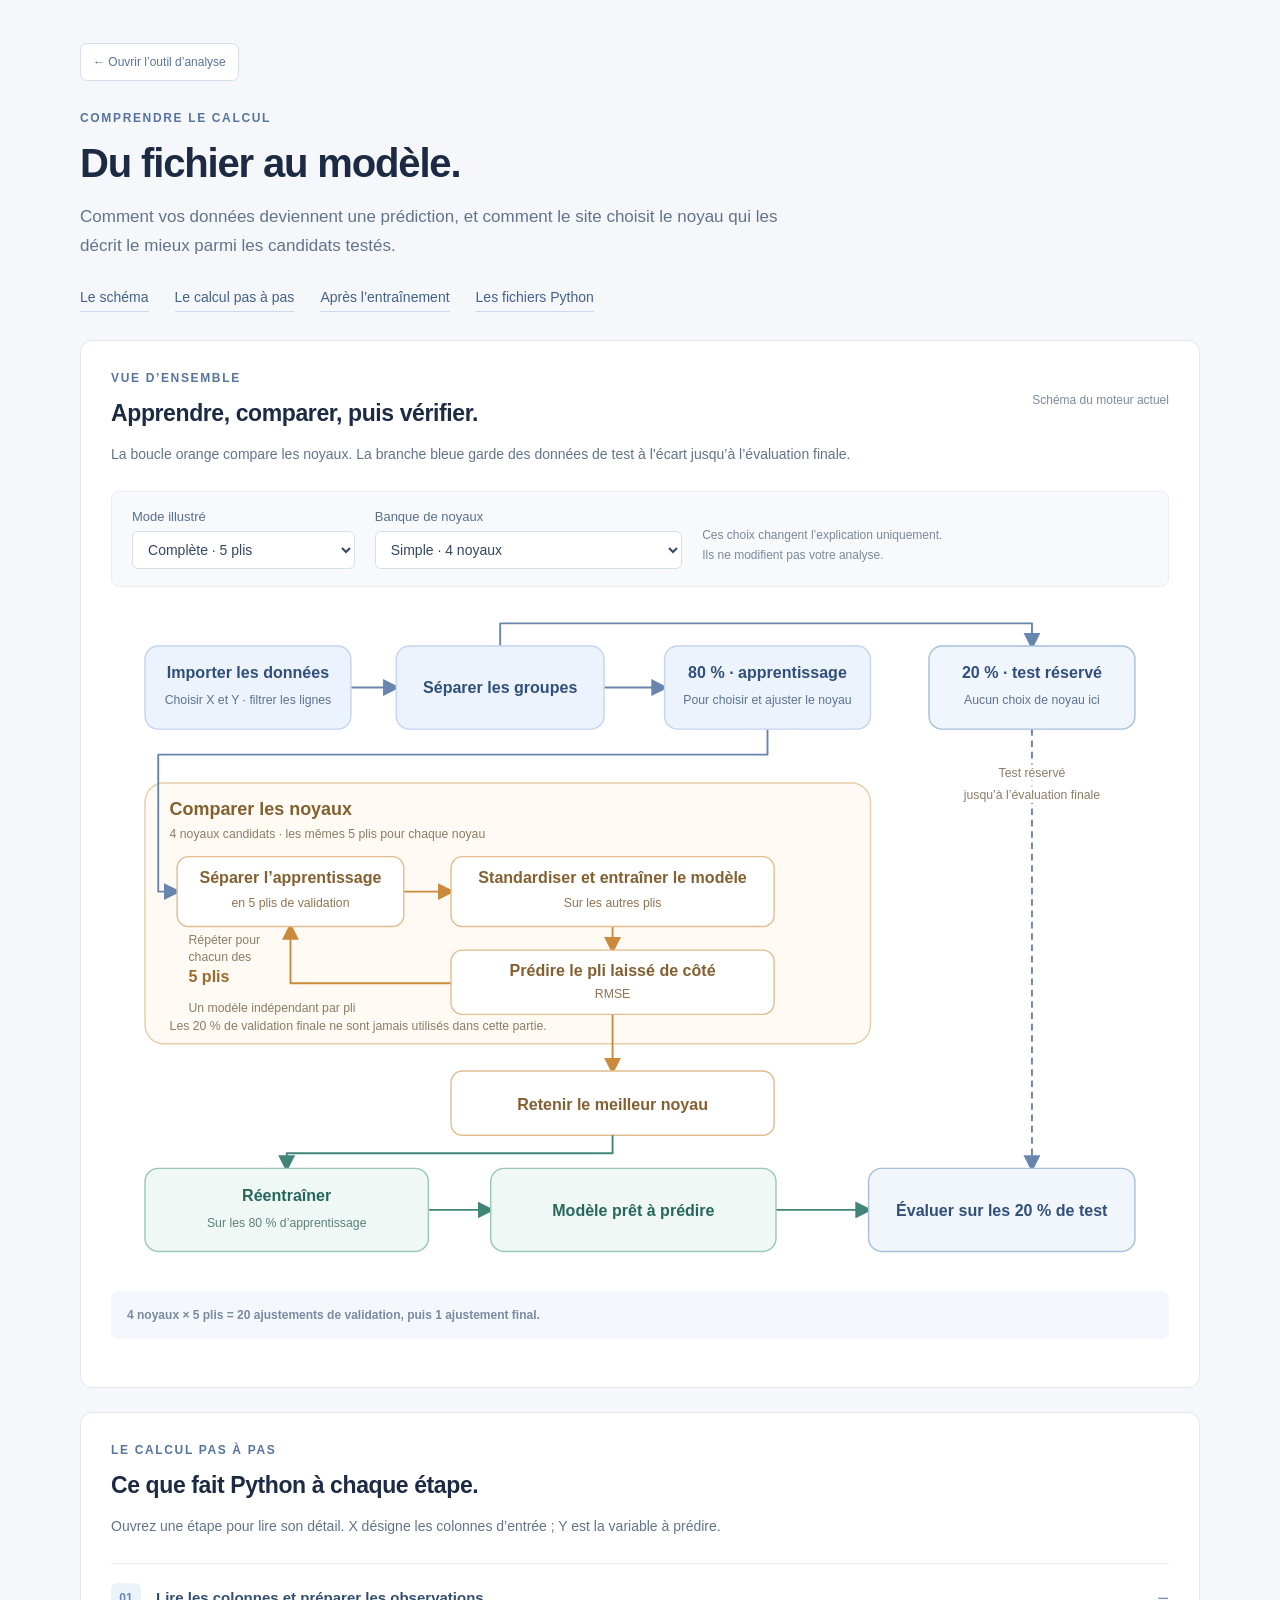
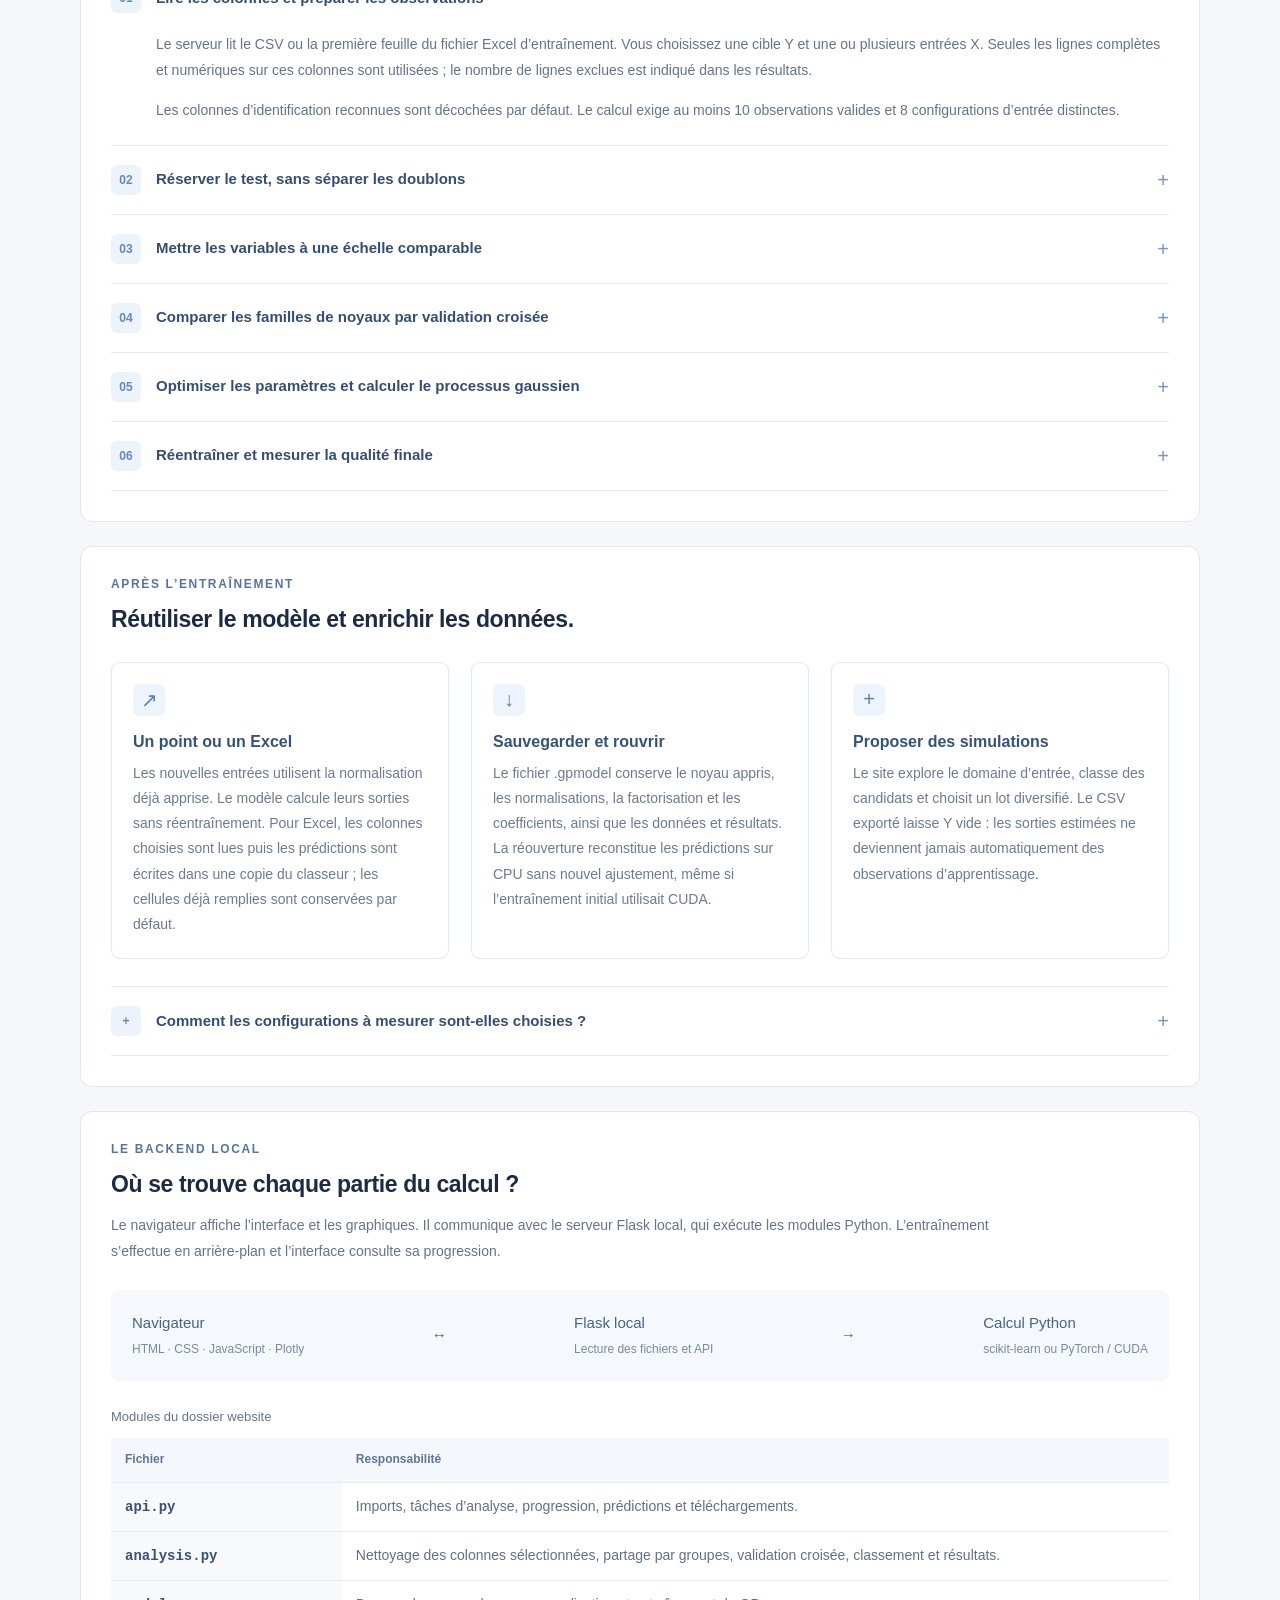
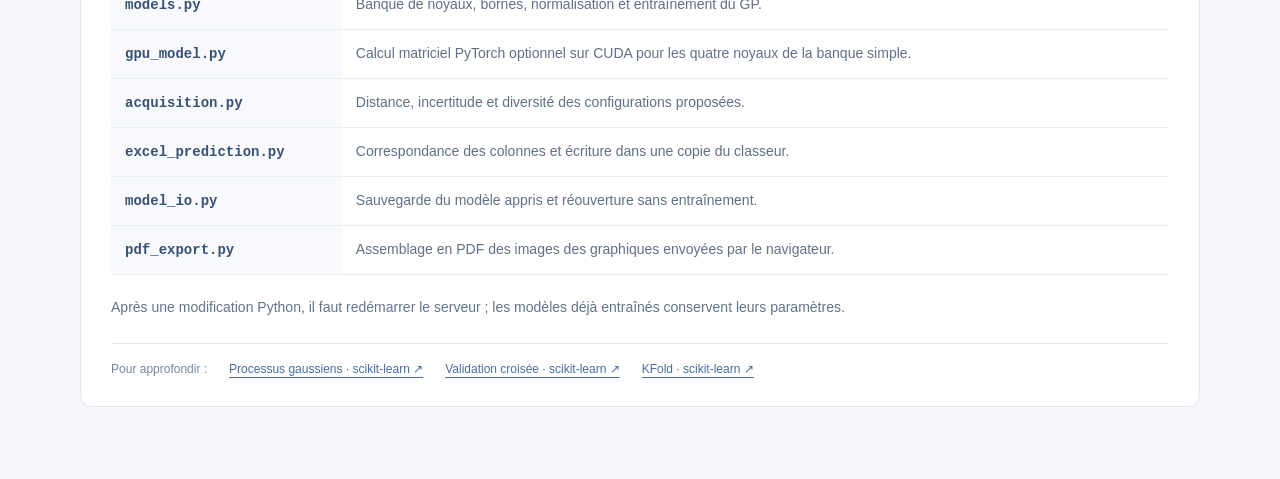
==== static/fonctionnement.html @ 8228a451 "- Added "How it works page" - Added Missing Data Prediction - Added Fill Excel documents" ====
<!DOCTYPE html>
<html lang="fr">
<head>
  <meta charset="utf-8">
  <meta name="viewport" content="width=device-width,initial-scale=1">
  <title>Comprendre l’algorithme · Processus-Gaussiens</title>
  <meta name="description" content="Le calcul local : préparation des données, validation croisée, choix du noyau et prédictions par processus gaussien.">
  <link rel="icon" type="image/svg+xml" href="/static/favicon.svg">
  <link rel="stylesheet" href="/static/style.css">
  <link rel="stylesheet" href="/static/fonctionnement.css">
  <script src="/static/fonctionnement.js" defer></script>
</head>
<body>
<main class="explanation-page">
  <a class="help-link tool-link" href="/">← Ouvrir l’outil d’analyse</a>
  <div class="explanation-intro">
    <p class="eyebrow">COMPRENDRE LE CALCUL</p>
    <h1>Du fichier au modèle.</h1>
    <p>Comment vos données deviennent une prédiction, et comment le site choisit le noyau qui les décrit le mieux parmi les candidats testés.</p>
  </div>
  <nav class="explanation-nav" aria-label="Sur cette page">
    <a href="#schema">Le schéma</a><a href="#etapes">Le calcul pas à pas</a><a href="#apres">Après l’entraînement</a><a href="#code">Les fichiers Python</a>
  </nav>
  <section class="explanation-panel" id="schema" aria-labelledby="schema-title">
    <div class="explanation-section-heading"><div><p class="eyebrow">VUE D’ENSEMBLE</p><h2 id="schema-title">Apprendre, comparer, puis vérifier.</h2></div><span class="explanation-caption">Schéma du moteur actuel</span></div>
    <p class="explanation-lead">La boucle orange compare les noyaux. La branche bleue garde des données de test à l’écart jusqu’à l’évaluation finale.</p>
    <div class="diagram-controls">
      <label>Mode illustré<select id="explanation-quality"><option value="standard">Complète · 5 plis</option><option value="quick">Rapide · 3 plis</option></select></label>
      <label>Banque de noyaux<select id="explanation-bank"><option value="base">Simple · 4 noyaux</option><option value="extended">Élargie · 8 noyaux (CPU)</option></select></label>
      <p>Ces choix changent l’explication uniquement.<br>Ils ne modifient pas votre analyse.</p>
    </div>
    <figure class="algorithm-figure">
      <ol class="compact-flow" aria-label="Étapes de l’algorithme sur petit écran">
        <li><strong>Importer et préparer X et Y</strong><span>Conserver les observations numériques complètes.</span></li>
        <li><strong>Réserver le test par configurations</strong><div class="compact-split"><span>80 %<br>Apprentissage</span><span>20 %<br>Test gardé à part</span></div></li>
        <li class="compact-comparison"><strong>Comparer les noyaux sur l’apprentissage</strong><span data-explanation="comparison">4 noyaux candidats · les mêmes 5 plis pour chaque noyau</span><div class="compact-loop"><span>Entraîner sur les autres plis</span><span aria-hidden="true">↓</span><span>Prédire le pli réservé · calculer sa RMSE</span><span><span aria-hidden="true">↻ </span><span data-explanation="compact-loop">Répéter pour chacun des 5 plis</span></span><span>Un modèle indépendant à chaque pli.</span></div><span>Choisir le meilleur noyau.</span></li>
        <li class="compact-model"><strong>Réentraîner</strong><span>Sur les 80 % d’apprentissage.</span></li>
        <li><strong>Évaluer sur les 20 % de test</strong></li>
        <li class="compact-model"><strong>Réutiliser le modèle</strong></li>
      </ol>
      <div class="algorithm-scroll" tabindex="0" role="region" aria-label="Schéma de l’algorithme, défilement horizontal sur petit écran">
        <svg class="algorithm-diagram" viewBox="0 0 1120 704" role="img" aria-labelledby="flow-title flow-description">
          <title id="flow-title">Du fichier au processus gaussien entraîné</title>
          <desc id="flow-description">Importer et nettoyer les données, puis séparer les configurations en 80 % d’apprentissage et 20 % de test. Sur l’apprentissage uniquement, comparer chaque noyau par validation croisée. Retenir la plus faible RMSE moyenne et ajuster ce noyau sur les 80 %. Évaluer le modèle sur le test réservé. Les nombres de plis et de candidats suivent les réglages illustrés ci-dessus.</desc>
          <defs>
            <marker id="arrow-blue" markerWidth="9" markerHeight="9" refX="7" refY="4.5" orient="auto"><path d="M0 0L9 4.5L0 9Z" fill="#6885ad"/></marker>
            <marker id="arrow-orange" markerWidth="9" markerHeight="9" refX="7" refY="4.5" orient="auto"><path d="M0 0L9 4.5L0 9Z" fill="#c98a3c"/></marker>
            <marker id="arrow-green" markerWidth="9" markerHeight="9" refX="7" refY="4.5" orient="auto"><path d="M0 0L9 4.5L0 9Z" fill="#418579"/></marker>
          </defs>
          <rect class="cv-envelope" x="36" y="181" width="768" height="276" rx="20"/>
          <g class="flow-connections">
            <path d="M254 80H302" marker-end="url(#arrow-blue)"/>
            <path d="M522 80H586" marker-end="url(#arrow-blue)"/>
            <path d="M412 36V12H975V36" marker-end="url(#arrow-blue)"/>
            <path d="M695 124V151H50V296H70" marker-end="url(#arrow-blue)"/>
            <path class="test-path" d="M975 124V589" marker-end="url(#arrow-blue)"/>
          </g>
          <g class="flow-node flow-blue"><rect x="36" y="36" width="218" height="88" rx="14"/><text x="145" y="70">Importer les données</text><text class="flow-small" x="145" y="97">Choisir X et Y · filtrer les lignes</text></g>
          <g class="flow-node flow-blue"><rect x="302" y="36" width="220" height="88" rx="14"/><text x="412" y="86">Séparer les groupes</text></g>
          <g class="flow-node flow-blue"><rect x="586" y="36" width="218" height="88" rx="14"/><text x="695" y="70">80 % · apprentissage</text><text class="flow-small" x="695" y="97">Pour choisir et ajuster le noyau</text></g>
          <g class="flow-node flow-test"><rect x="866" y="36" width="218" height="88" rx="14"/><text x="975" y="70">20 % · test réservé</text><text class="flow-small" x="975" y="97">Aucun choix de noyau ici</text></g>
          <text class="flow-title" x="62" y="215">Comparer les noyaux</text>
          <text class="flow-caption" x="62" y="239" data-explanation="comparison">4 noyaux candidats · les mêmes 5 plis pour chaque noyau</text>
          <g class="flow-loop">
            <path d="M310 296H360" marker-end="url(#arrow-orange)"/>
            <path d="M531 333V358" marker-end="url(#arrow-orange)"/>
            <path d="M360 393H190V333" marker-end="url(#arrow-orange)"/>
          </g>
          <g class="flow-node flow-orange"><rect x="70" y="259" width="240" height="74" rx="12"/><text x="190" y="287">Séparer l’apprentissage</text><text class="flow-small" x="190" y="312" data-explanation="folds">en 5 plis de validation</text></g>
          <g class="flow-node flow-orange"><rect x="360" y="259" width="342" height="74" rx="12"/><text x="531" y="287">Standardiser et entraîner le modèle</text><text class="flow-small" x="531" y="312" data-explanation="fold-training">Sur les autres plis</text></g>
          <g class="flow-node flow-orange"><rect x="360" y="358" width="342" height="68" rx="12"/><text x="531" y="385">Prédire le pli laissé de côté</text><text class="flow-small" x="531" y="409">RMSE</text></g>
          <text class="flow-caption" x="82" y="351">Répéter pour</text><text class="flow-caption" x="82" y="370">chacun des</text><text class="flow-repeat" x="82" y="392" data-explanation="loop">5 plis</text><text class="flow-caption" x="82" y="423">Un modèle indépendant par pli</text>
          <text class="flow-caption" x="62" y="443">Les 20 % de validation finale ne sont jamais utilisés dans cette partie.</text>
          <path class="flow-loop" d="M531 426V486" marker-end="url(#arrow-orange)"/>
          <g class="flow-node flow-orange"><rect x="360" y="486" width="342" height="68" rx="12"/><text x="531" y="527">Retenir le meilleur noyau</text></g>
          <path class="flow-final" d="M531 554V573H186V589" marker-end="url(#arrow-green)"/>
          <path class="flow-final" d="M336 633H402" marker-end="url(#arrow-green)"/>
          <path class="flow-final" d="M704 633H802" marker-end="url(#arrow-green)"/>
          <g class="flow-node flow-green"><rect x="36" y="589" width="300" height="88" rx="14"/><text x="186" y="624">Réentraîner</text><text class="flow-small" x="186" y="651">Sur les 80 % d’apprentissage</text></g>
          <g class="flow-node flow-green"><rect x="402" y="589" width="302" height="88" rx="14"/><text x="553" y="639">Modèle prêt à prédire</text></g>
          <g class="flow-node flow-test"><rect x="802" y="589" width="282" height="88" rx="14"/><text x="943" y="639">Évaluer sur les 20 % de test</text></g>
          <text class="flow-caption flow-test-label" x="975" y="175">Test réservé</text><text class="flow-caption flow-test-label" x="975" y="198">jusqu’à l’évaluation finale</text>
        </svg>
      </div>
      <figcaption class="fit-count" id="explanation-fit-count" role="status" aria-live="polite">4 noyaux × 5 plis = 20 ajustements de validation, puis 1 ajustement final.</figcaption>
    </figure>
  </section>

  <section class="explanation-panel" id="etapes" aria-labelledby="steps-title">
    <p class="eyebrow">LE CALCUL PAS À PAS</p><h2 id="steps-title">Ce que fait Python à chaque étape.</h2>
    <p class="explanation-lead">Ouvrez une étape pour lire son détail. X désigne les colonnes d’entrée ; Y est la variable à prédire.</p>
    <details class="explanation-step" open><summary><span class="explanation-step-number">01</span><span>Lire les colonnes et préparer les observations</span></summary><div class="step-body">
      <p>Le serveur lit le CSV ou la première feuille du fichier Excel d’entraînement. Vous choisissez une cible Y et une ou plusieurs entrées X. Seules les lignes complètes et numériques sur ces colonnes sont utilisées ; le nombre de lignes exclues est indiqué dans les résultats.</p>
      <p>Les colonnes d’identification reconnues sont décochées par défaut. Le calcul exige au moins 10 observations valides et 8 configurations d’entrée distinctes.</p>
    </div></details>
    <details class="explanation-step"><summary><span class="explanation-step-number">02</span><span>Réserver le test, sans séparer les doublons</span></summary><div class="step-body">
      <p>Les configurations X identiques sont regroupées. Le partage aléatoire attribue environ 80 % des configurations à l’apprentissage et 20 % au test final. Un groupe entier appartient à un seul ensemble, même si ses valeurs Y diffèrent.</p>
      <p>Ces 20 % correspondent à la validation finale, appelée test ici. Les plis de validation croisée sont pris uniquement dans les 80 % d’apprentissage. La validation croisée respecte aussi ces groupes. Cela évite de valider le modèle sur une configuration qu’il a déjà vue. Les valeurs Y du test final ne servent ni à normaliser les données, ni à apprendre les paramètres, ni à choisir le noyau.</p>
    </div></details>
    <details class="explanation-step"><summary><span class="explanation-step-number">03</span><span>Mettre les variables à une échelle comparable</span></summary><div class="step-body">
      <p>Dans chaque pli, chaque entrée est centrée et divisée par son écart-type, calculés uniquement sur les observations d’apprentissage de ce pli. La sortie Y est elle aussi centrée et réduite. Ces mêmes statistiques sont appliquées aux observations de validation.</p>
      <div class="explanation-formula"><span>X̃<sub>i</sub> = (X<sub>i</sub> − m<sub>i</sub>) / s<sub>i</sub></span><span>Ỹ = (Y − m<sub>Y</sub>) / s<sub>Y</sub></span></div>
      <p>La normalisation évite qu’une variable domine le calcul simplement à cause de son unité. Les prédictions et leurs écarts-types sont ensuite remis dans les unités originales de Y. Pour une variable constante, le diviseur vaut 1 afin d’éviter une division par zéro.</p>
    </div></details>
    <details class="explanation-step"><summary><span class="explanation-step-number">04</span><span>Comparer les familles de noyaux par validation croisée</span></summary><div class="step-body">
      <p>Le noyau décrit la similarité entre deux configurations et les variations que le modèle peut représenter. Pour chaque candidat, Python entraîne un modèle sur tous les plis sauf un, prédit le pli réservé et mesure son erreur RMSE. Il recommence jusqu’à ce que chaque pli ait servi à la validation. <strong>Chaque tour repart d’un nouveau modèle</strong> : il ne reprend ni les paramètres appris, ni les prédictions du tour précédent. La flèche de retour du schéma signifie « passer au pli suivant ».</p>
      <p>Le classement utilise la <strong>moyenne des RMSE entre plis</strong>, avec les mêmes partitions pour chaque candidat. L’écart-type affiché décrit la variation du score entre plis ; ce n’est pas l’incertitude d’une prédiction.</p>
      <div class="explanation-table-scroll"><table class="explanation-table"><caption>Les noyaux actuellement testés</caption><thead><tr><th scope="col">Candidat</th><th scope="col">Hypothèse représentée</th></tr></thead><tbody>
        <tr><th scope="row">RBF (ARD)</th><td>Une réponse très régulière, avec une longueur par entrée.</td></tr>
        <tr><th scope="row">Matérn 3/2 (ARD)</th><td>Une réponse moins lisse que le RBF.</td></tr>
        <tr><th scope="row">Matérn 5/2 (ARD)</th><td>Une régularité intermédiaire entre Matérn 3/2 et RBF.</td></tr>
        <tr><th scope="row">RationalQuadratic</th><td>Un mélange d’échelles avec une longueur commune aux entrées.</td></tr>
        <tr><th scope="row">Linéaire</th><td>Une tendance affine.</td></tr>
        <tr><th scope="row">Quadratique</th><td>Une réponse polynomiale de degré au plus 2.</td></tr>
        <tr><th scope="row">Linéaire + Matérn 3/2</th><td>Une tendance globale et des variations locales.</td></tr>
        <tr><th scope="row">Deux RBF (ARD)</th><td>Deux longueurs de variation par entrée.</td></tr>
      </tbody></table></div>

      <section class="kernel-gallery" aria-label="Formules et exemples des noyaux">
        <div class="kernel-gallery-heading"><div><p class="eyebrow">LES NOYAUX EN 1D</p><h3>Une formule, une forme.</h3></div><div class="kernel-navigation"><button type="button" id="kernel-previous" aria-label="Noyau précédent">←</button><span id="kernel-position" role="status" aria-live="polite">1 / 8</span><button type="button" id="kernel-next" aria-label="Noyau suivant">→</button></div></div>
        <p class="kernel-gallery-intro">Les mêmes six observations, les mêmes axes et des paramètres fixes pour comparer les noyaux. La courbe bleue est la moyenne prédite ; la zone pâle est son intervalle à 95 %.</p>
        <div class="kernel-vignette">
          <div class="kernel-description"><h4 id="kernel-name">RBF</h4><p id="kernel-summary">Une interpolation très lisse, avec des transitions régulières.</p><div class="kernel-formula" id="kernel-formula">k(x, x′) = exp(−r² / 2)</div><p class="kernel-parameters" id="kernel-parameters">r = |x − x′| / ℓ · ℓ = 0,85</p><p class="kernel-reading" id="kernel-reading">La longueur ℓ contrôle la vitesse à laquelle la courbe peut varier.</p></div>
          <figure class="kernel-chart"><img id="kernel-example" src="/static/kernel-examples/rbf.svg" alt="Exemple 1D du noyau RBF : observations, moyenne prédite et intervalle à 95 %" width="640" height="380" loading="lazy"><figcaption>Exemple pédagogique sur des données synthétiques.</figcaption></figure>
        </div>
        <div id="kernel-choices" class="kernel-choices" aria-label="Choisir un noyau"></div>
        <p class="kernel-footnote">Formules du signal en 1D, avec une amplitude fixée à 1 et une variance de bruit de 0,0001. Ici, les paramètres ne sont pas optimisés. Dans l’outil, ils sont appris à partir de vos données. Les noyaux linéaire et quadratique ajustent une tendance et ne passent pas nécessairement par chaque observation.</p>
      </section>
      <p>Tous les candidats incluent une amplitude de signal et un bruit d’observation. <abbr title="Automatic Relevance Determination">ARD</abbr> signifie qu’une longueur de corrélation ℓ<sub>i</sub> est apprise séparément pour chaque entrée.</p>
      <p>La recherche trouve le meilleur score parmi ces candidats et ces réglages. Elle ne garantit pas le meilleur noyau possible, ni un optimum global de ses paramètres.</p>
    </div></details>
    <details class="explanation-step"><summary><span class="explanation-step-number">05</span><span>Optimiser les paramètres et calculer le processus gaussien</span></summary><div class="step-body">
      <p>Pour une famille donnée, l’optimiseur L-BFGS-B cherche les paramètres θ qui maximisent la log-vraisemblance marginale des observations d’apprentissage. Selon le noyau, θ contient l’amplitude, les longueurs ℓ<sub>i</sub>, le bruit ou d’autres paramètres. La recherche respecte les bornes configurées et utilise des relances depuis différentes initialisations.</p>
      <p>Les relances essaient d’autres paramètres de départ pour éviter de retenir une mauvaise solution locale. Le mode complet en effectue 10 lors du réentraînement final ; le mode rapide en effectue 1. On conserve la solution avec la meilleure vraisemblance sur l’apprentissage.</p>
    <div class="explanation-table-scroll"><table class="explanation-table"><caption>Les réglages illustrés</caption><thead><tr><th scope="col">Réglage</th><th scope="col">Valeur</th><th scope="col">Son rôle</th></tr></thead><tbody>
      <tr><th scope="row">Plis de validation</th><td data-explanation="fold-number">5</td><td>Tester chaque noyau sur plusieurs sous-ensembles de l’apprentissage.</td></tr>
      <tr><th scope="row">Relances par pli</th><td data-explanation="cv-restarts">2</td><td>Réessayer l’optimisation depuis d’autres paramètres initiaux.</td></tr>
      <tr><th scope="row">Relances finales</th><td data-explanation="restart-number">10</td><td>Optimiser à nouveau le noyau retenu sur tout l’apprentissage.</td></tr>
      <tr><th scope="row">Graine aléatoire</th><td>2025</td><td>Reproduire les partages et les initialisations avec les mêmes données et réglages.</td></tr>
    </tbody></table></div>
      <p>Une longueur est exprimée dans l’espace standardisé. Une grande longueur correspond à une variation lente selon cette entrée ; elle ne suffit pas, à elle seule, à mesurer son importance. Une borne atteinte est un diagnostic à examiner : un bruit proche de zéro peut être cohérent avec des simulations déterministes.</p>
    </div></details>
    <details class="explanation-step"><summary><span class="explanation-step-number">06</span><span>Réentraîner et mesurer la qualité finale</span></summary><div class="step-body">
      <p>Après le classement, un nouveau modèle avec la famille gagnante est ajusté sur l’ensemble des <strong>80 % d’apprentissage</strong>, avec les relances finales. Il recalcule ses normalisations et ses paramètres. Le modèle conservé par le site reste entraîné sur ces 80 %.</p>
      <p>Il prédit ensuite les 20 % de test réservés. La RMSE accentue les grandes erreurs ; la MAE mesure l’erreur absolue moyenne. La couverture mesure la part des observations de test dans l’intervalle prédictif μ ± 1,96σ.</p>
      <div class="explanation-callout"><strong>Un intervalle nominal à 95 % n’est pas une garantie.</strong><p>La couverture réelle dépend des données et du modèle. Le test final sert à constater sa qualité ; utiliser plusieurs fois son score pour choisir les réglages finirait par biaiser cette évaluation.</p></div>
      <p>Les coupes 1D font varier une entrée en fixant les autres à leur médiane d’apprentissage. Les observations affichées sur une coupe sont projetées sur son axe : elles ne correspondent pas nécessairement à ces mêmes valeurs fixes.</p>
    </div></details>
  </section>
  <section class="explanation-panel" id="apres" aria-labelledby="after-title">
    <p class="eyebrow">APRÈS L’ENTRAÎNEMENT</p><h2 id="after-title">Réutiliser le modèle et enrichir les données.</h2>
    <div class="after-grid">
      <article><span class="after-icon" aria-hidden="true">↗</span><h3>Un point ou un Excel</h3><p>Les nouvelles entrées utilisent la normalisation déjà apprise. Le modèle calcule leurs sorties sans réentraînement. Pour Excel, les colonnes choisies sont lues puis les prédictions sont écrites dans une copie du classeur ; les cellules déjà remplies sont conservées par défaut.</p></article>
      <article><span class="after-icon" aria-hidden="true">↓</span><h3>Sauvegarder et rouvrir</h3><p>Le fichier .gpmodel conserve le noyau appris, les normalisations, la factorisation et les coefficients, ainsi que les données et résultats. La réouverture reconstitue les prédictions sur CPU sans nouvel ajustement, même si l’entraînement initial utilisait CUDA.</p></article>
      <article><span class="after-icon" aria-hidden="true">+</span><h3>Proposer des simulations</h3><p>Le site explore le domaine d’entrée, classe des candidats et choisit un lot diversifié. Le CSV exporté laisse Y vide : les sorties estimées ne deviennent jamais automatiquement des observations d’apprentissage.</p></article>
    </div>
    <details class="explanation-step"><summary><span class="explanation-step-number">+</span><span>Comment les configurations à mesurer sont-elles choisies ?</span></summary><div class="step-body">
      <ol class="acquisition-steps">
        <li>Générer <strong>2 048 candidats</strong> par hypercube latin dans les bornes choisies, avec la graine 2025. Pour une entrée entière, convertir ces candidats en valeurs discrètes.</li>
        <li>Retirer les doublons et les configurations déjà présentes dans les données importées, y compris celles du test.</li>
        <li>Calculer la distance au voisin connu le plus proche, après standardisation sur les configurations connues, et l’incertitude du GP sur sa fonction. Pour cette dernière, soustraire la variance du bruit d’observation de la variance prédictive.</li>
        <li>Si demandé, conserver les candidats dont la <strong>moyenne prédite</strong> appartient à la plage de Y visée. La future mesure peut être différente.</li>
        <li>Combiner à parts égales les rangs de distance et d’incertitude, puis sélectionner de 1 à 30 points en réduisant la priorité des candidats proches de ceux déjà retenus.</li>
      </ol>
      <p>La distribution de Y montre aussi les plages de sortie peu représentées, dans 12 classes de largeur égale. Une plage rare ne prouve pas qu’il manque des entrées à cet endroit.</p>
      <p>Les bornes définissent une boîte : les contraintes physiques entre variables ne sont pas encore décrites. L’incertitude dépend du modèle, et le lot proposé est une aide exploratoire à vérifier avant de demander des simulations.</p>
    </div></details>
  </section>
  <section class="explanation-panel" id="code" aria-labelledby="code-title">
    <p class="eyebrow">LE BACKEND LOCAL</p><h2 id="code-title">Où se trouve chaque partie du calcul ?</h2>
    <p class="explanation-lead">Le navigateur affiche l’interface et les graphiques. Il communique avec le serveur Flask local, qui exécute les modules Python. L’entraînement s’effectue en arrière-plan et l’interface consulte sa progression.</p>
    <div class="backend-strip"><span>Navigateur<br><small>HTML · CSS · JavaScript · Plotly</small></span><span aria-hidden="true">↔</span><span>Flask local<br><small>Lecture des fichiers et API</small></span><span aria-hidden="true">→</span><span>Calcul Python<br><small>scikit-learn ou PyTorch / CUDA</small></span></div>
    <div class="explanation-table-scroll"><table class="explanation-table"><caption>Modules du dossier website</caption><thead><tr><th scope="col">Fichier</th><th scope="col">Responsabilité</th></tr></thead><tbody>
      <tr><th scope="row"><code>api.py</code></th><td>Imports, tâches d’analyse, progression, prédictions et téléchargements.</td></tr>
      <tr><th scope="row"><code>analysis.py</code></th><td>Nettoyage des colonnes sélectionnées, partage par groupes, validation croisée, classement et résultats.</td></tr>
      <tr><th scope="row"><code>models.py</code></th><td>Banque de noyaux, bornes, normalisation et entraînement du GP.</td></tr>
      <tr><th scope="row"><code>gpu_model.py</code></th><td>Calcul matriciel PyTorch optionnel sur CUDA pour les quatre noyaux de la banque simple.</td></tr>
      <tr><th scope="row"><code>acquisition.py</code></th><td>Distance, incertitude et diversité des configurations proposées.</td></tr>
      <tr><th scope="row"><code>excel_prediction.py</code></th><td>Correspondance des colonnes et écriture dans une copie du classeur.</td></tr>
      <tr><th scope="row"><code>model_io.py</code></th><td>Sauvegarde du modèle appris et réouverture sans entraînement.</td></tr>
      <tr><th scope="row"><code>pdf_export.py</code></th><td>Assemblage en PDF des images des graphiques envoyées par le navigateur.</td></tr>
    </tbody></table></div>
    <p>Après une modification Python, il faut redémarrer le serveur ; les modèles déjà entraînés conservent leurs paramètres.</p>
    <div class="explanation-references"><span>Pour approfondir :</span><a href="https://scikit-learn.org/stable/modules/gaussian_process.html" target="_blank" rel="noopener">Processus gaussiens · scikit-learn ↗</a><a href="https://scikit-learn.org/stable/modules/cross_validation.html" target="_blank" rel="noopener">Validation croisée · scikit-learn ↗</a><a href="https://scikit-learn.org/stable/modules/generated/sklearn.model_selection.KFold.html" target="_blank" rel="noopener">KFold · scikit-learn ↗</a></div>
  </section>
</main>
</body>
</html>
---- static/style.css ----
:root{font-family:Inter,-apple-system,BlinkMacSystemFont,"Segoe UI",sans-serif;color:#1c2b43;background:#f5f7fa;font-size:16px;font-synthesis:none;--blue:#285fcd;--muted:#68768a;--border:#e2e7ef}*{box-sizing:border-box}body{margin:0}button,select,input{font:inherit}button,a,select,label.dropzone{ -webkit-tap-highlight-color:transparent}button{cursor:pointer}button:disabled{cursor:not-allowed}a{color:inherit}button:focus-visible,a:focus-visible,select:focus-visible,summary:focus-visible,.dropzone:focus-within{outline:3px solid #90b5ff;outline-offset:4px}[hidden]{display:none!important}main{max-width:1510px;padding:43px 4.3% 0;margin:0 auto}.page-heading{display:flex;align-items:center;justify-content:space-between}.eyebrow{font-size:11px;letter-spacing:1.65px;font-weight:700;color:#56749e;margin:0 0 13px}h1{font-size:32px;line-height:1.25;letter-spacing:-1.15px;font-weight:620;margin:0 0 12px}.intro{margin:0;color:var(--muted);font-size:15px}.steps{display:flex;list-style:none;padding:0;margin:32px 0 26px;gap:36px}.steps li{display:flex;align-items:center;gap:10px;font-size:14px;color:#8290a3}.steps button>span{border:1px solid #d9e0ea;border-radius:50%;width:25px;height:25px;display:grid;place-items:center;font-size:12px}.steps li.active{color:#285fcd;font-weight:600}.steps li.active button>span{background:#e8effd;border-color:#d2dff9}.steps li.done{color:#475a75}.steps li.done button>span{background:#e9eef5}.workspace{display:grid;grid-template-columns:325px minmax(0,1fr);gap:23px;align-items:start}.panel{background:white;border:1px solid var(--border);border-radius:12px;box-shadow:0 3px 7px #132a4b02}.input-panel{padding:24px}.section-heading{display:flex;align-items:center;gap:10px}.section-number{font-size:11px;color:#91a0b5;font-weight:500}.section-heading h2{font-size:16px;font-weight:650;margin:0;letter-spacing:-.2px}.dropzone{position:relative;border:1.5px dashed #c7d3e5;background:#f9fbfe;display:flex;flex-direction:column;align-items:center;text-align:center;border-radius:8px;margin-top:23px;padding:28px 12px 23px;cursor:pointer;color:#7891b5;transition:background .15s,border-color .15s}.dropzone:hover,.dropzone.dragover{background:#edf3ff;border-color:var(--blue)}.dropzone strong{font-size:14px;color:#344b6a;margin-top:16px;font-weight:600}.dropzone>span{font-size:14px;margin-top:7px;color:#657992}.dropzone u{color:#285fcd;text-underline-offset:3px}.dropzone small{font-size:12px;color:#8a97a9;margin-top:21px}.dropzone input{position:absolute;width:1px;height:1px;opacity:0}.dropzone.disabled{pointer-events:none;opacity:.6}.example-button{background:none;border:0;color:#607695;font-size:12px;width:100%;padding:16px 0;text-align:left}.example-button span{float:right}.example-button:hover{color:var(--blue)}.primary-button{width:100%;display:flex;justify-content:center;align-items:center;gap:10px;padding:13px 10px;border:0;border-radius:7px;background:var(--blue);color:#fff;font-size:14px;font-weight:600;margin-top:17px}.primary-button:hover:not(:disabled){background:#1f4faf}.primary-button:disabled{background:#e8edf5;color:#8797ae}.privacy{display:flex;align-items:center;justify-content:center;gap:6px;font-size:11px;color:#8a96a8;margin:15px -8px 0}.results-panel{min-height:490px;overflow:hidden;padding:24px 26px}.results-heading{display:flex;justify-content:space-between;align-items:center;gap:12px}.status-tag{font-size:12px;color:#8995a6;background:#f5f7fa;border:1px solid #e9edf3;padding:5px 9px;border-radius:5px}.empty-state{padding:49px 12px 48px;text-align:center}.empty-chart{width:184px;margin:0 auto 18px;opacity:.8}.empty-chart svg{width:100%;height:auto}.empty-state h3{font-size:19px;font-weight:550;letter-spacing:-.4px;margin:0 0 12px}.empty-state p{color:#7b889b;font-size:14px;line-height:1.8;margin:0}.empty-tags{display:flex;gap:9px;justify-content:center;flex-wrap:wrap;margin-top:24px}.empty-tags span{font-size:11px;border:1px solid #e8ecf2;border-radius:4px;padding:5px 9px;color:#8b98aa}.divider{height:1px;background:var(--border);margin:20px 0}.file-summary{display:flex;align-items:center;gap:10px;border:1px solid var(--border);border-radius:7px;padding:12px;margin-top:20px}.file-icon{background:#eef3fb;font-size:10px;font-weight:700;color:#5474a6;padding:10px 6px;border-radius:5px}.file-summary>div:nth-child(2){min-width:0;flex:1}.file-summary strong{font-size:13px;display:block;overflow-wrap:anywhere}.file-summary small{font-size:11px;color:var(--muted);display:block;margin-top:5px}.icon-button{background:none;border:0;color:#8190a4;padding:5px;font-size:20px}.field-label,legend{display:block;font-size:13px;font-weight:550;margin:20px 0 9px}select{background:#fff;border:1px solid #d7dfeb;border-radius:6px;padding:10px 30px 10px 11px;color:#344762;width:100%;font-size:14px;min-width:0}.features-field{border:0;padding:0;margin:0}.features{display:flex;flex-wrap:wrap;gap:8px}.features label{border:1px solid #dce3ee;border-radius:5px;padding:7px 9px;display:flex;gap:7px;align-items:center;font-size:13px;cursor:pointer;overflow-wrap:anywhere;max-width:100%}.features label:has(input:checked){background:#f0f5ff;border-color:#c7d9fc;color:#285fcd}.features input{accent-color:var(--blue);margin:0}.note{font-size:12px;color:var(--muted);line-height:1.6}.settings{border-top:1px solid var(--border);margin-top:19px;padding-top:16px}.settings summary{cursor:pointer;font-size:13px;color:#536780;list-style:none}.settings summary span{float:right}.settings[open] summary span{transform:rotate(45deg)}.settings-body .field-label{margin-top:14px}.settings-body select{font-size:12px}.error{padding:14px 18px;margin:0 0 20px;background:#fff0ef;border:1px solid #f1c6c2;border-radius:8px;color:#a8372f;font-size:14px;line-height:1.6}.preview-heading{display:flex;justify-content:space-between;align-items:center;margin:31px 0 16px;gap:12px}h3{font-size:16px;font-weight:600;margin:0}.preview-heading span{font-size:12px;color:var(--muted)}.table-scroll{overflow:auto;max-width:100%}table{border-collapse:collapse;width:100%;font-size:13px;text-align:right;white-space:nowrap}th{font-weight:550;color:#697c96;background:#f7f9fc}th,td{padding:13px 16px;border-bottom:1px solid #e9edf3}th:first-child,td:first-child{text-align:left}.ready-note{display:flex;gap:13px;margin-top:30px;background:#f6f9fd;padding:19px;border-radius:8px}.ready-note>span{color:#316bc8}.ready-note strong{font-size:14px;font-weight:550}.ready-note p{font-size:13px;color:var(--muted);margin:7px 0 0}.progress-view{max-width:480px;margin:65px auto;text-align:center}.progress-view h3{font-size:18px}.progress-view p{color:var(--muted);font-size:14px;line-height:1.7}progress{width:100%;height:7px;border:0;border-radius:8px;background:#e9eef8;margin-top:20px;overflow:hidden}progress::-webkit-progress-bar{background:#e9eef8}progress::-webkit-progress-value{background:var(--blue)}progress::-moz-progress-bar{background:var(--blue)}.progress-meta{display:flex;justify-content:space-between;font-size:12px;color:#7b8ba1;margin-top:8px}.metrics{display:grid;grid-template-columns:repeat(3,1fr);gap:12px;margin:25px 0 18px}.metric{padding:16px;border:1px solid var(--border);border-radius:8px}.metric-label{font-size:12px;color:#6d7d94}.metric-value{font-size:27px;letter-spacing:-1px;font-weight:550;margin:9px 0 5px}.metric-sub{font-size:11px;color:#94a0b0}.result-context{display:flex;justify-content:space-between;gap:12px;align-items:center;flex-wrap:wrap;font-size:12px;color:#6d7d94;margin-bottom:24px}.text-link{color:var(--blue);font-size:12px;text-decoration:none;cursor:pointer}.text-link:hover{text-decoration:underline}.tabs{display:flex;gap:25px;border-bottom:1px solid var(--border);overflow:auto}.tabs button{border:0;background:none;color:#7b899e;font-size:13px;white-space:nowrap;padding:13px 0;border-bottom:2px solid transparent}.tabs button[aria-selected=true]{color:var(--blue);border-bottom-color:var(--blue);font-weight:600}.chart-heading{display:flex;justify-content:space-between;align-items:start;gap:15px;margin-top:24px}.chart-heading h3{font-size:15px}.chart-heading p{font-size:12px;color:var(--muted);line-height:1.6;margin:8px 0 0}.chart-heading select{width:110px}.analysis-info{font-size:11px;line-height:1.7;color:#8390a3;padding-top:14px;border-top:1px solid #edf0f5;margin-bottom:0}#chart{height:390px;margin-top:10px;width:100%}.warnings{background:#fffbf0;color:#846922;border-radius:6px;margin:10px 0;padding:12px;font-size:12px;line-height:1.6}.warnings summary{cursor:pointer}.warnings li{overflow-wrap:anywhere}.busy .config-controls{pointer-events:none}@media(min-width:1500px){main{padding-top:55px}.workspace{grid-template-columns:350px minmax(0,1fr)}.results-panel{min-height:510px}}@media(max-width:1050px){.workspace{grid-template-columns:290px minmax(0,1fr);gap:16px}.input-panel{padding:20px}.results-panel{padding:22px 20px}.metrics{gap:7px}.metric{padding:12px}.metric-value{font-size:24px}.tabs{gap:18px}}@media(max-width:760px){main{padding:28px 20px 0}h1{font-size:27px}.eyebrow{font-size:10px}.workspace{grid-template-columns:1fr}.steps{gap:16px;justify-content:space-between;margin:26px 0 22px}.steps li{font-size:11px;gap:6px;line-height:1.5}.steps button>span{flex-shrink:0;width:22px;height:22px}.results-panel{min-height:430px}.empty-state{padding:30px 0}.dropzone{padding:23px 12px}.metrics{grid-template-columns:repeat(3,minmax(0,1fr))}.metric-value{font-size:20px}.metric-label,.metric-sub{font-size:10px}.result-context{line-height:1.7}.tabs{gap:23px}.results-heading{align-items:start}.status-tag{font-size:10px}.privacy{font-size:11px}.chart-heading{flex-wrap:wrap}#chart{height:340px}.table-scroll{margin-bottom:15px}}@media(prefers-reduced-motion:reduce){*{transition:none!important;scroll-behavior:auto!important}}
/* Readable controls at desktop and mobile sizes. */
.intro{font-size:1rem}.field-label,legend,.features label,.settings summary,.tabs button,table{font-size:.875rem}.settings-body select{font-size:.875rem}.example-button,.chart-heading p,.note,.ready-note p,.preview-heading span{font-size:.8125rem}.eyebrow,.section-number,.privacy,.empty-tags span,.file-summary small,.metric-sub,.analysis-info{font-size:.75rem}.metric-label{font-size:.8125rem}.progress-view{scroll-margin-top:24px}@media(max-width:760px){.steps li{font-size:.75rem}.metric-label,.metric-sub{font-size:.75rem}.metric{padding:10px 8px}.metric-value{font-size:20px}.tabs{gap:20px}.privacy{font-size:.75rem}}
@media(max-width:760px){.tabs{gap:8px;justify-content:space-between}.tabs button{font-size:13px}}

/* Each step keeps the selected file and results until the inputs change. */
main{padding-bottom:32px}
.steps button{display:flex;align-items:center;gap:10px;min-height:40px;border:0;border-radius:6px;padding:4px 0;background:none;color:inherit;font:inherit;text-align:left}
.steps button:not(:disabled):hover{color:var(--blue)}
.steps button:not(:disabled):hover>span{border-color:var(--blue)}
.steps button:disabled{cursor:default}
#dropzone,#config,#results{scroll-margin:24px}
@media(max-width:760px){.steps{gap:12px}.steps li{min-width:0}.steps button{gap:6px}.steps button>span{flex-shrink:0}}
/* Keep the browser from shifting the page when an analysis panel changes. */
body{overflow-anchor:none}
.data-scroll{height:390px;overscroll-behavior:contain;border:1px solid var(--border);border-radius:7px;overflow-anchor:none}
#preview-table{table-layout:fixed;width:100%;font-size:14px}
#preview-table th,#preview-table td{height:40px;padding:0 14px;line-height:20px;overflow:hidden;text-overflow:ellipsis;white-space:nowrap}
#preview-table th{position:sticky;top:0;z-index:1;background:#f1f5fb}
#preview-table .table-spacer{padding:0;border:0;line-height:0}
.matrix-scroll{max-height:660px;overflow:auto;overscroll-behavior:contain;margin-top:16px;overflow-anchor:none}
.matrix-grid{display:grid;gap:12px;padding:2px 2px 12px}
.matrix-cell{min-width:0;border:1px solid var(--border);border-radius:8px;background:white;overflow:hidden}
.matrix-cell h4{font-size:14px;font-weight:600;margin:14px 12px 0;overflow-wrap:anywhere}
.matrix-stats{font-size:12px;color:var(--muted);line-height:1.6;margin:6px 12px;min-height:40px}
.matrix-plot{height:200px;width:100%}
.prediction-card{border:1px solid var(--border);border-radius:9px;background:#f8faff;padding:20px;margin:8px 0 24px}
.prediction-card h3{font-size:16px}.prediction-card .note{margin:8px 0 16px}
.help-link{display:inline-flex;align-items:center;justify-content:center;gap:8px;flex-shrink:0;border:1px solid #d5dfed;border-radius:7px;background:#fff;padding:9px 12px;font-size:12px;font-weight:500;color:#58749c;text-decoration:none;white-space:nowrap;line-height:1.5}
.help-link:hover{color:#285fcd;background:#f2f6fe;border-color:#a9bfdf}
.page-heading{gap:25px;align-items:flex-start}.page-heading>.help-link{margin-top:24px}
@media(max-width:900px){.page-heading{flex-wrap:wrap;gap:14px}.page-heading>.help-link{margin-top:0}}
.prediction-inputs{display:grid;grid-template-columns:repeat(auto-fit,minmax(140px,1fr));gap:14px}
.prediction-inputs label{display:block;font-size:14px;font-weight:550;margin:0 0 7px;overflow-wrap:anywhere}
.prediction-inputs input{width:100%;min-width:0;background:white;border:1px solid #d7dfeb;border-radius:6px;padding:10px 12px;font-size:16px;color:#344762}
.prediction-inputs small{display:block;font-size:12px;color:var(--muted);line-height:1.5;margin-top:6px}
.prediction-card .primary-button{width:auto;padding:11px 18px}
.prediction-output{margin-top:18px;padding-top:18px;border-top:1px solid #dce6f6}
.prediction-output strong{font-size:21px;font-weight:600;color:#245ccb}
.prediction-output p{font-size:14px;line-height:1.6;margin:8px 0 0}.prediction-output .extrapolation{color:#83651d}
.prediction-card .error{margin:15px 0 0}.tabs{gap:20px}input:focus-visible{outline:3px solid #90b5ff;outline-offset:2px}
@media(max-width:760px){.prediction-inputs{grid-template-columns:1fr}.prediction-card{padding:16px}.prediction-card .primary-button{width:100%}.matrix-scroll{max-height:580px}.tabs{gap:16px;justify-content:flex-start}}

/* The results use the full workspace; configuration remains available in its tab. */
.workspace.results-mode{grid-template-columns:minmax(0,1fr)}
.workflow-nav{display:flex;align-items:center;justify-content:space-between;gap:24px;margin:32px 0 26px}
.workflow-nav .steps{margin:0;flex-wrap:wrap}
.secondary-button{border:1px solid #c8d6ea;border-radius:7px;background:white;color:#365782;padding:11px 16px;font-size:14px;font-weight:550;white-space:nowrap}
.secondary-button:hover:not(:disabled){background:#edf3ff;border-color:#9bb7df}
.secondary-button:disabled{opacity:.55}
.matrix-grid{gap:16px}
.matrix-plot{height:290px}
.matrix-cell h4{font-size:15px;margin:16px 16px 0}
.matrix-stats{font-size:13px;margin:8px 16px;min-height:42px}
#result-matrix{max-height:none;overscroll-behavior:auto}
#input-matrix{max-height:820px}
@media(max-width:760px){.workflow-nav{align-items:flex-start;gap:14px;flex-wrap:wrap;margin:26px 0 22px}.workflow-nav .steps{gap:12px;flex:1}.secondary-button{font-size:13px}.workspace.results-mode .results-panel{padding:22px 16px}}

/* After training, show a pair of explicit view buttons instead of numbered steps. */
.model-actions,.chart-actions{display:flex;align-items:center;gap:10px;flex-wrap:wrap}
.workflow-nav{flex-wrap:wrap}.chart-actions{justify-content:flex-end}
.transfer-status{color:#365782;font-size:14px;line-height:1.5;margin:0 0 18px}
.excel-card{padding:20px;border:1px solid var(--border);border-radius:9px;margin:0 0 24px;background:#fff}
.excel-card summary,.domain-settings summary{cursor:pointer;font-size:16px;font-weight:600;color:#253f62}
.control-grid{display:grid;grid-template-columns:repeat(auto-fit,minmax(180px,1fr));gap:14px;margin:16px 0}
.control-grid label,.domain-grid label{display:block;color:#405a7b;font-size:14px;line-height:1.5}
.control-grid input:not([type=checkbox]),.domain-grid input:not([type=checkbox]){width:100%;padding:9px 11px;margin-top:6px;border:1px solid #d7dfeb;border-radius:6px;background:white;font-size:15px;color:#344762}
.control-grid select{margin-top:6px}
.check-label{display:flex!important;align-items:center;gap:9px;font-size:14px;margin:16px 0;line-height:1.5}
.check-label input{width:16px;height:16px;flex-shrink:0}
.excel-card .primary-button,.coverage-view .primary-button{width:auto;padding:11px 18px}
.coverage-view{margin-top:24px}.research-chart{height:360px;width:100%;margin:18px 0}#target-distribution{height:280px}
.domain-grid{display:grid;grid-template-columns:repeat(auto-fit,minmax(190px,1fr));gap:16px;margin-top:16px}
.domain-grid fieldset{border:1px solid var(--border);border-radius:8px;padding:14px;min-width:0}.domain-grid legend{font-weight:600;padding:0 6px}
#kernel-diagnostics{margin:24px 0}#bounds-table{max-height:340px;overflow:auto}#bounds-table td{white-space:normal}
.coverage-view .table-scroll{max-height:440px;overflow:auto}.coverage-view table{white-space:nowrap}
@media(max-width:760px){.control-grid,.domain-grid{grid-template-columns:1fr}.excel-card{padding:16px}.excel-card .primary-button,.coverage-view .primary-button{width:100%}}
@media(max-width:760px){.model-actions{width:100%}.model-actions button{flex:1}.chart-actions{justify-content:flex-start}}
.workflow-nav.model-navigation .steps{gap:6px;padding:6px;border:1px solid #d5dfed;border-radius:12px;background:#eaf0f8}
.model-navigation .steps li{color:#405a7b;font-weight:550}
.model-navigation .steps button{justify-content:center;min-height:44px;padding:11px 20px;background:#fff;border:1px solid #c8d6e8;border-radius:7px;font-size:14px;font-weight:550}
.model-navigation .steps button:not(:disabled):hover{background:#f3f7ff;border-color:#91afd9;color:#245ccb}
.model-navigation .steps button[aria-pressed=true]{background:#285fcd;border-color:#285fcd;color:#fff;box-shadow:0 2px 4px #214caa20}
.model-navigation .steps button[aria-pressed=true]:not(:disabled):hover{background:#214fae;border-color:#214fae;color:#fff}
.model-navigation .steps button:disabled{opacity:.6;cursor:not-allowed}
.model-navigation .steps button:focus-visible{outline-offset:2px}
@media(max-width:760px){.workflow-nav.model-navigation .steps{display:grid;grid-template-columns:1fr 1fr;flex:1 0 100%;gap:6px}.model-navigation .steps li{display:block}.model-navigation .steps button{width:100%;height:100%;padding:11px 10px;font-size:14px}}
---- static/fonctionnement.css ----
html{scroll-behavior:smooth}
@media(prefers-reduced-motion:reduce){html{scroll-behavior:auto}}
.explanation-page{max-width:1230px;padding-bottom:56px}
.tool-link{margin-bottom:30px}
.explanation-intro{max-width:850px;margin-bottom:28px}
.explanation-intro h1{font-size:40px;margin-bottom:15px}
.explanation-intro>p:not(.eyebrow){font-size:17px;line-height:1.7;color:#62748c;max-width:740px;margin:0}
.explanation-nav{display:flex;gap:26px;flex-wrap:wrap;margin:28px 0}
.explanation-nav a{font-size:14px;text-decoration:none;color:#43628b;padding-bottom:6px;border-bottom:1px solid #cbd9ec}
.explanation-nav a:hover{color:var(--blue);border-color:var(--blue)}
.explanation-panel{background:#fff;border:1px solid var(--border);border-radius:12px;padding:30px;margin-bottom:24px;scroll-margin-top:24px}
.explanation-panel h2{font-size:23px;line-height:1.35;letter-spacing:-.4px;font-weight:600;margin:0}
.explanation-section-heading{display:flex;align-items:center;justify-content:space-between;gap:15px}
.explanation-caption{font-size:12px;color:#7b8ba1;white-space:nowrap}
.explanation-lead{font-size:15px;line-height:1.7;color:#62748c;margin:13px 0 23px;max-width:890px}
.diagram-controls{display:flex;gap:20px;align-items:end;flex-wrap:wrap;padding:17px 20px;border-radius:8px;background:#f7f9fc;border:1px solid #e9edf4}
.diagram-controls label{font-size:13px;color:#57708f;min-width:190px}
.diagram-controls select{font-size:14px;margin-top:7px;background:#fff;padding:9px 11px}
.diagram-controls p{margin:0 0 3px;color:#7b899b;font-size:12px;line-height:1.65}
.algorithm-figure{margin:25px 0 18px}
.algorithm-scroll{overflow-x:auto;border-radius:8px}
.algorithm-diagram{display:block;width:100%;min-width:900px;height:auto;font-family:Inter,"Segoe UI",sans-serif}
.compact-flow{display:none}
.flow-connections path{fill:none;stroke:#6885ad;stroke-width:2;stroke-linejoin:round}
.flow-connections .test-path{stroke-dasharray:7 5}
.flow-node rect{stroke-width:1.5}
.flow-node text{text-anchor:middle;font-size:17px;font-weight:600;fill:#304f7b}
.flow-node .flow-small{font-size:13px;font-weight:400;fill:#5b7291}
.flow-blue rect{fill:#edf3fd;stroke:#c4d5ef}
.flow-test rect{fill:#f1f6fc;stroke:#a7bfdc}
.flow-green rect{fill:#eff8f5;stroke:#9ac6b8}
.flow-green text{fill:#27685b}.flow-green .flow-small{fill:#5b8177}
.flow-orange rect{fill:#fff;stroke:#e1bd8f}.flow-orange text{fill:#846030}.flow-orange .flow-small{fill:#917451}
.cv-envelope{fill:#fffaf3;stroke:#e8cda9;stroke-width:1.5}
.flow-title{fill:#846030;font-size:19px;font-weight:600}
.flow-caption{fill:#8c7d67;font-size:13px}
.flow-repeat{fill:#9d6a2b;font-size:17px;font-weight:600}
.flow-test-label{text-anchor:middle;paint-order:stroke;stroke:#fff;stroke-width:8px;stroke-linejoin:round}
.flow-loop{fill:none;stroke:#c98a3c;stroke-width:2;stroke-linejoin:round}
.flow-final{fill:none;stroke:#418579;stroke-width:2;stroke-linejoin:round}
.algorithm-figure figcaption{font-size:12px;color:#798aa1;line-height:1.7;margin-top:14px}
.fit-count{font-size:14px;font-weight:550;color:#3b627f;padding:14px 16px;background:#f4f7fc;border-radius:7px;line-height:1.6}
.explanation-table-scroll{overflow-x:auto;margin:20px 0}
.explanation-table{width:100%;border-collapse:collapse;font-size:14px;line-height:1.65;white-space:normal}
.explanation-table caption{text-align:left;color:#61758f;font-size:13px;padding-bottom:10px}
.explanation-table th,.explanation-table td{padding:12px 14px;border-bottom:1px solid #e7ecf3;text-align:left;vertical-align:top}
.explanation-table thead th{background:#f4f7fc;font-size:12px;color:#607695;font-weight:600;white-space:nowrap}
.explanation-table tbody th{font-weight:550;color:#385274;min-width:170px}
.explanation-table td{color:#617087}
.explanation-note{font-size:13px!important;line-height:1.8!important;color:#748297!important}
.explanation-step{border-top:1px solid #e4eaf2;padding:0;scroll-margin-top:24px}
.explanation-step:last-child{border-bottom:1px solid #e4eaf2}
.explanation-step>summary{list-style:none;display:flex;align-items:center;gap:15px;padding:19px 0;cursor:pointer;font-size:15px;font-weight:550;line-height:1.5;color:#344e71}
.explanation-step>summary::-webkit-details-marker{display:none}
.explanation-step>summary::after{content:'+';margin-left:auto;padding-left:15px;color:#7c95b6;font-weight:400;font-size:20px}
.explanation-step[open]>summary::after{content:'−'}
.explanation-step-number{display:grid;place-items:center;width:30px;height:30px;border-radius:6px;background:#edf3fb;color:#6988b4;font-size:12px;flex-shrink:0}
.step-body{padding:0 0 21px 45px}
.step-body p,.explanation-panel>p:not(.eyebrow):not(.fit-count){font-size:14px;line-height:1.85;color:#62748c}
.step-body p:first-child{margin-top:0}.step-body p:last-child{margin-bottom:0}
.explanation-formula{display:flex;flex-direction:column;gap:12px;padding:18px 20px;border:1px solid #e1e8f2;border-radius:7px;background:#f7f9fd;color:#3d5b84;line-height:1.9;font-family:"Cambria Math",Cambria,Georgia,serif;font-size:17px;overflow-x:auto;margin:18px 0}
.explanation-formula span{min-width:max-content}
.explanation-callout{padding:17px 20px;background:#f4f7fc;border-left:3px solid #86a6d5;border-radius:0 7px 7px 0;margin:20px 0;font-size:14px;color:#3d5b82}
.explanation-callout p{margin:8px 0 0!important}
.after-grid{display:grid;grid-template-columns:repeat(3,minmax(0,1fr));gap:22px;margin:27px 0}
.after-grid article{padding:21px;border:1px solid #e1e8f2;border-radius:9px}
.after-icon{display:grid;place-items:center;width:32px;height:32px;border-radius:7px;background:#edf4fd;color:#5c80b2;font-size:20px;margin-bottom:17px}
.after-grid h3{font-size:16px;font-weight:550;margin:0 0 10px;color:#355475}
.after-grid p{font-size:14px;line-height:1.8;color:#6a7b92;margin:0}
.acquisition-steps{padding-left:23px;color:#62748c;font-size:14px;line-height:1.85}
.acquisition-steps li{padding-left:5px;margin:10px 0}
.backend-strip{display:flex;align-items:center;justify-content:space-between;gap:18px;margin:25px 0;padding:21px;border-radius:8px;background:#f5f8fc;color:#45638b;font-size:15px;line-height:1.65}
.backend-strip small{font-size:12px;color:#7a8ba0}
.explanation-references{border-top:1px solid #e4eaf2;padding-top:18px;margin-top:22px;display:flex;flex-wrap:wrap;gap:13px 22px;font-size:12px;color:#74869f}
.explanation-references a{color:#486d9e;text-underline-offset:4px}
.kernel-gallery{padding:24px;border:1px solid #dce5f1;background:#f8fafd;border-radius:10px;margin:25px 0}
.kernel-gallery-heading{display:flex;align-items:center;justify-content:space-between;gap:18px}
.kernel-gallery h3{font-size:21px;margin:0;color:#355475}
.kernel-gallery .eyebrow{font-size:11px;margin-bottom:8px}
.kernel-navigation{display:flex;align-items:center;gap:12px;flex-shrink:0}
.kernel-navigation button{display:grid;place-items:center;width:38px;height:38px;padding:0;font-size:21px;border:1px solid #cbd9eb;border-radius:7px;color:#426b9e;background:#fff;cursor:pointer}
.kernel-navigation button:hover{background:#edf3fd;border-color:#96b4da}
.kernel-navigation span{font-size:13px;color:#6b809b;min-width:32px;text-align:center;font-variant-numeric:tabular-nums}
.kernel-gallery-intro{font-size:13px!important;line-height:1.7!important;margin:17px 0 22px!important}
.kernel-vignette{display:grid;grid-template-columns:minmax(0,.85fr) minmax(0,1.25fr);gap:22px;align-items:center;min-height:330px}
.kernel-description h4{font-size:19px;font-weight:600;color:#355475;margin:0 0 10px}
.kernel-description p{font-size:13px;line-height:1.75}
.kernel-formula{font-family:"Cambria Math",Cambria,Georgia,serif;font-size:18px;color:#355f98;line-height:1.8;border-left:3px solid #a5bee4;padding:12px 15px;background:#edf3fc;margin:18px 0;overflow-wrap:anywhere}
.kernel-parameters{font-size:12px!important;white-space:pre-line;color:#71839d!important}
.kernel-reading{margin-top:16px;color:#59708f!important}
.kernel-chart{margin:0;padding:12px 6px 8px;border:1px solid #e1e8f2;background:#fff;border-radius:8px}
.kernel-chart img{display:block;width:100%;height:auto;aspect-ratio:640/380}
.kernel-chart figcaption{text-align:center;font-size:11px;color:#7f8fa4;line-height:1.6;padding:0 8px}
.kernel-choices{display:flex;justify-content:center;gap:8px;margin-top:23px;flex-wrap:wrap}
.kernel-choices button{width:29px;height:29px;padding:0;border:1px solid #d4dfed;border-radius:50%;font-size:11px;background:#fff;color:#6b83a4;cursor:pointer}
.kernel-choices button[aria-pressed=true]{background:#376bcc;border-color:#376bcc;color:#fff}
.kernel-choices button:hover{border-color:#7b9cca}
.kernel-footnote{font-size:12px!important;line-height:1.8!important;margin:20px 0 0!important;color:#7a8ba1!important}
@media(max-width:900px){.kernel-vignette{grid-template-columns:1fr;min-height:0}.kernel-gallery{padding:20px}.kernel-description{min-height:210px}.kernel-gallery-heading{align-items:flex-start}.kernel-gallery h3{font-size:19px}}
@media(max-width:600px){.kernel-gallery{padding:16px}.kernel-gallery-heading{flex-wrap:wrap}.kernel-formula{font-size:17px}.kernel-navigation{margin-left:auto}}
@media(max-width:900px){.explanation-section-heading{align-items:start;flex-direction:column}.diagram-controls{gap:15px}.explanation-caption{font-size:11px}.after-grid{grid-template-columns:1fr}.after-grid article{padding:19px}.backend-strip{gap:12px;font-size:13px}}
@media(max-width:600px){.explanation-intro h1{font-size:31px}.explanation-intro>p:not(.eyebrow){font-size:15px}.explanation-panel{padding:21px 18px}.explanation-panel h2{font-size:21px}.explanation-nav{gap:15px 22px}.diagram-controls{padding:15px}.diagram-controls label{width:100%;min-width:0}.diagram-controls select{width:100%}.diagram-controls p{font-size:11px}.step-body{padding-left:0}.explanation-step>summary{font-size:14px;gap:10px}.explanation-step-number{width:26px;height:26px}.backend-strip{flex-direction:column;align-items:flex-start}.backend-strip>span[aria-hidden]{transform:rotate(90deg)}.explanation-table{min-width:520px}.explanation-tags span{font-size:11px}.tool-link{margin-bottom:24px}}
@media(max-width:700px){.algorithm-scroll{display:none}.compact-flow{display:flex;flex-direction:column;gap:24px;list-style:none;padding:0;margin:0}.compact-flow>li{position:relative;display:flex;flex-direction:column;gap:8px;padding:18px;background:#edf3fd;border:1px solid #c4d5ef;border-radius:10px;color:#385779}.compact-flow>li:not(:last-child)::after{content:'↓';position:absolute;bottom:-24px;left:calc(50% - 5px);color:#839bb9;line-height:22px}.compact-flow strong{font-size:14px;font-weight:550}.compact-flow span{font-size:12px;line-height:1.7}.compact-flow .compact-comparison{background:#fffaf3;border-color:#e8cda9;color:#846030}.compact-flow .compact-model{background:#eff8f5;border-color:#9ac6b8;color:#27685b}.compact-split{display:flex;gap:10px}.compact-split>span{flex:1;padding:9px;background:#fff;border-radius:6px}.compact-loop{display:flex;flex-direction:column;gap:6px;margin:4px 0;padding:14px;background:#fff;border:1px solid #e6caa7;border-radius:7px}.compact-loop>span[aria-hidden]{text-align:center}}
@media print{body{background:white}.explanation-page{max-width:none;padding:0}.tool-link,.explanation-nav,.diagram-controls,.compact-flow{display:none}.explanation-panel{break-inside:avoid;border:0;padding:18px 0}.algorithm-diagram{min-width:0}.algorithm-scroll{display:block;overflow:visible}.explanation-intro h1{font-size:30px}}
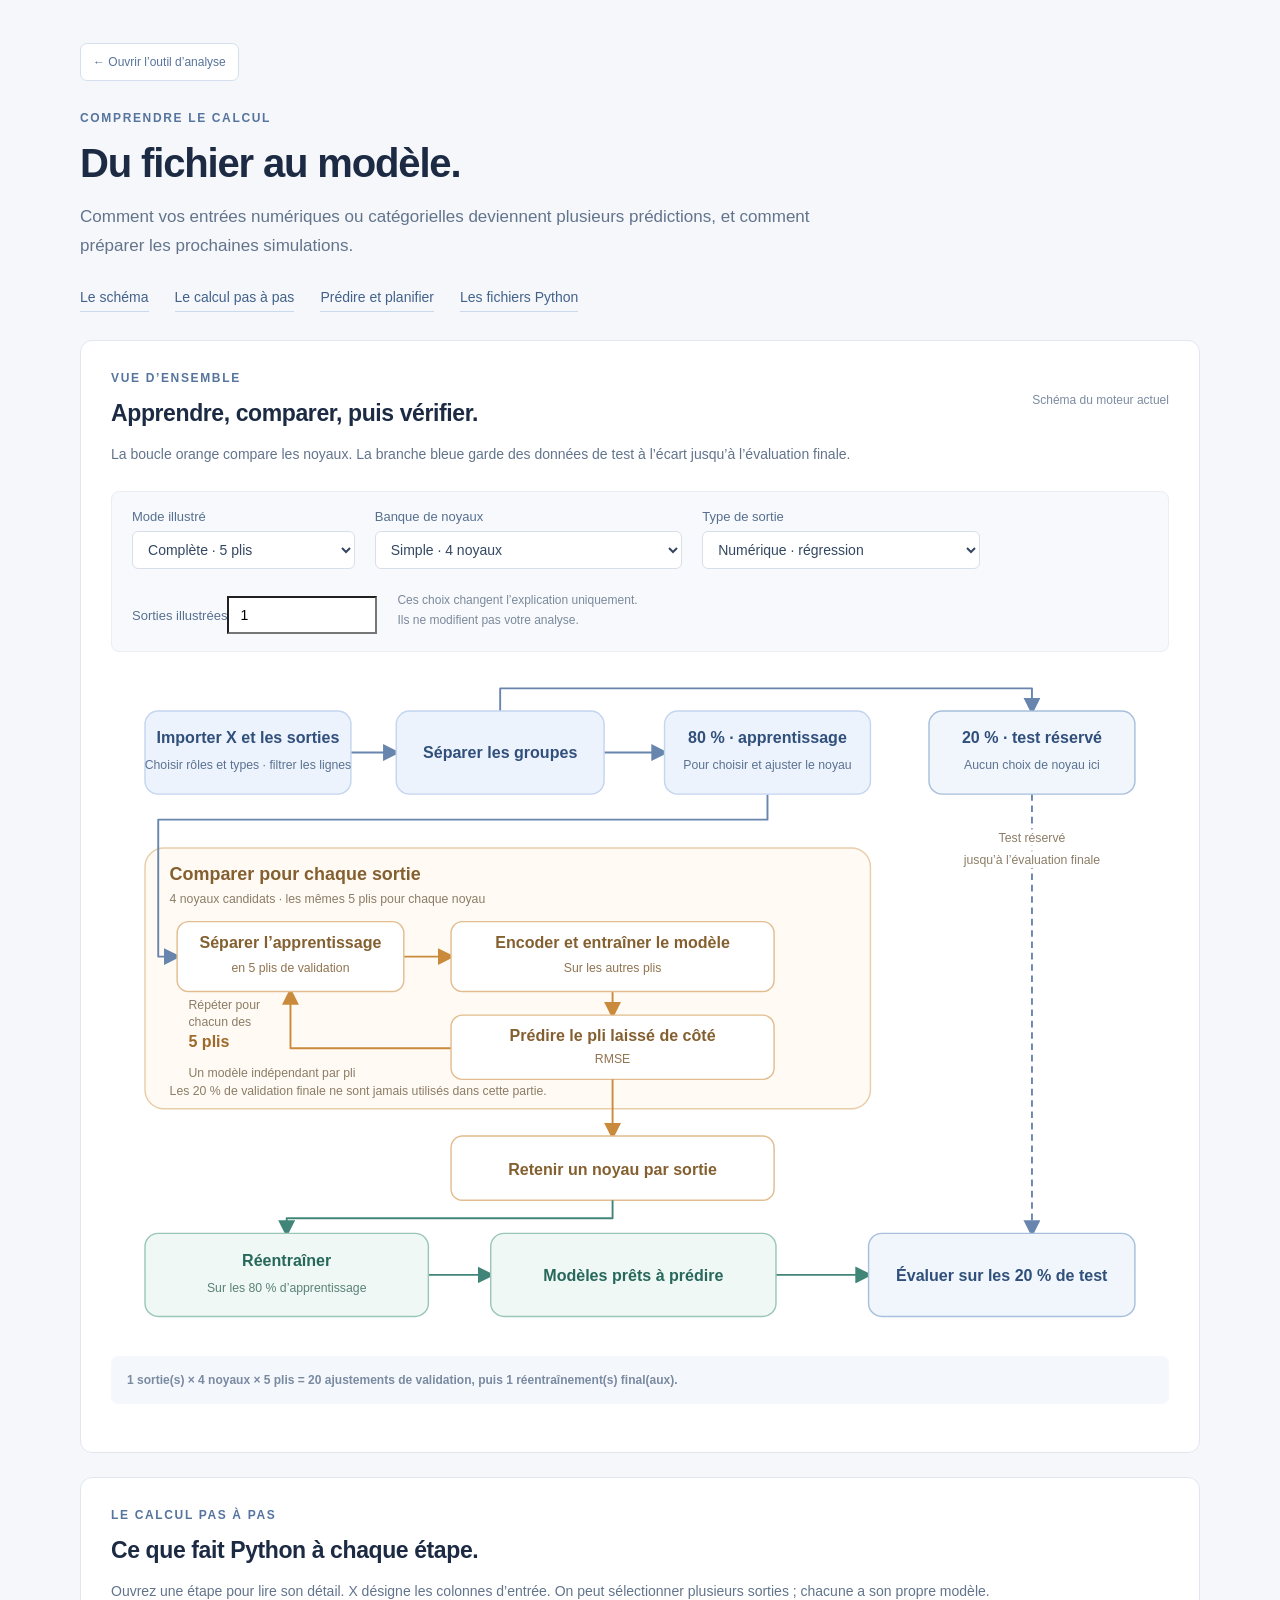
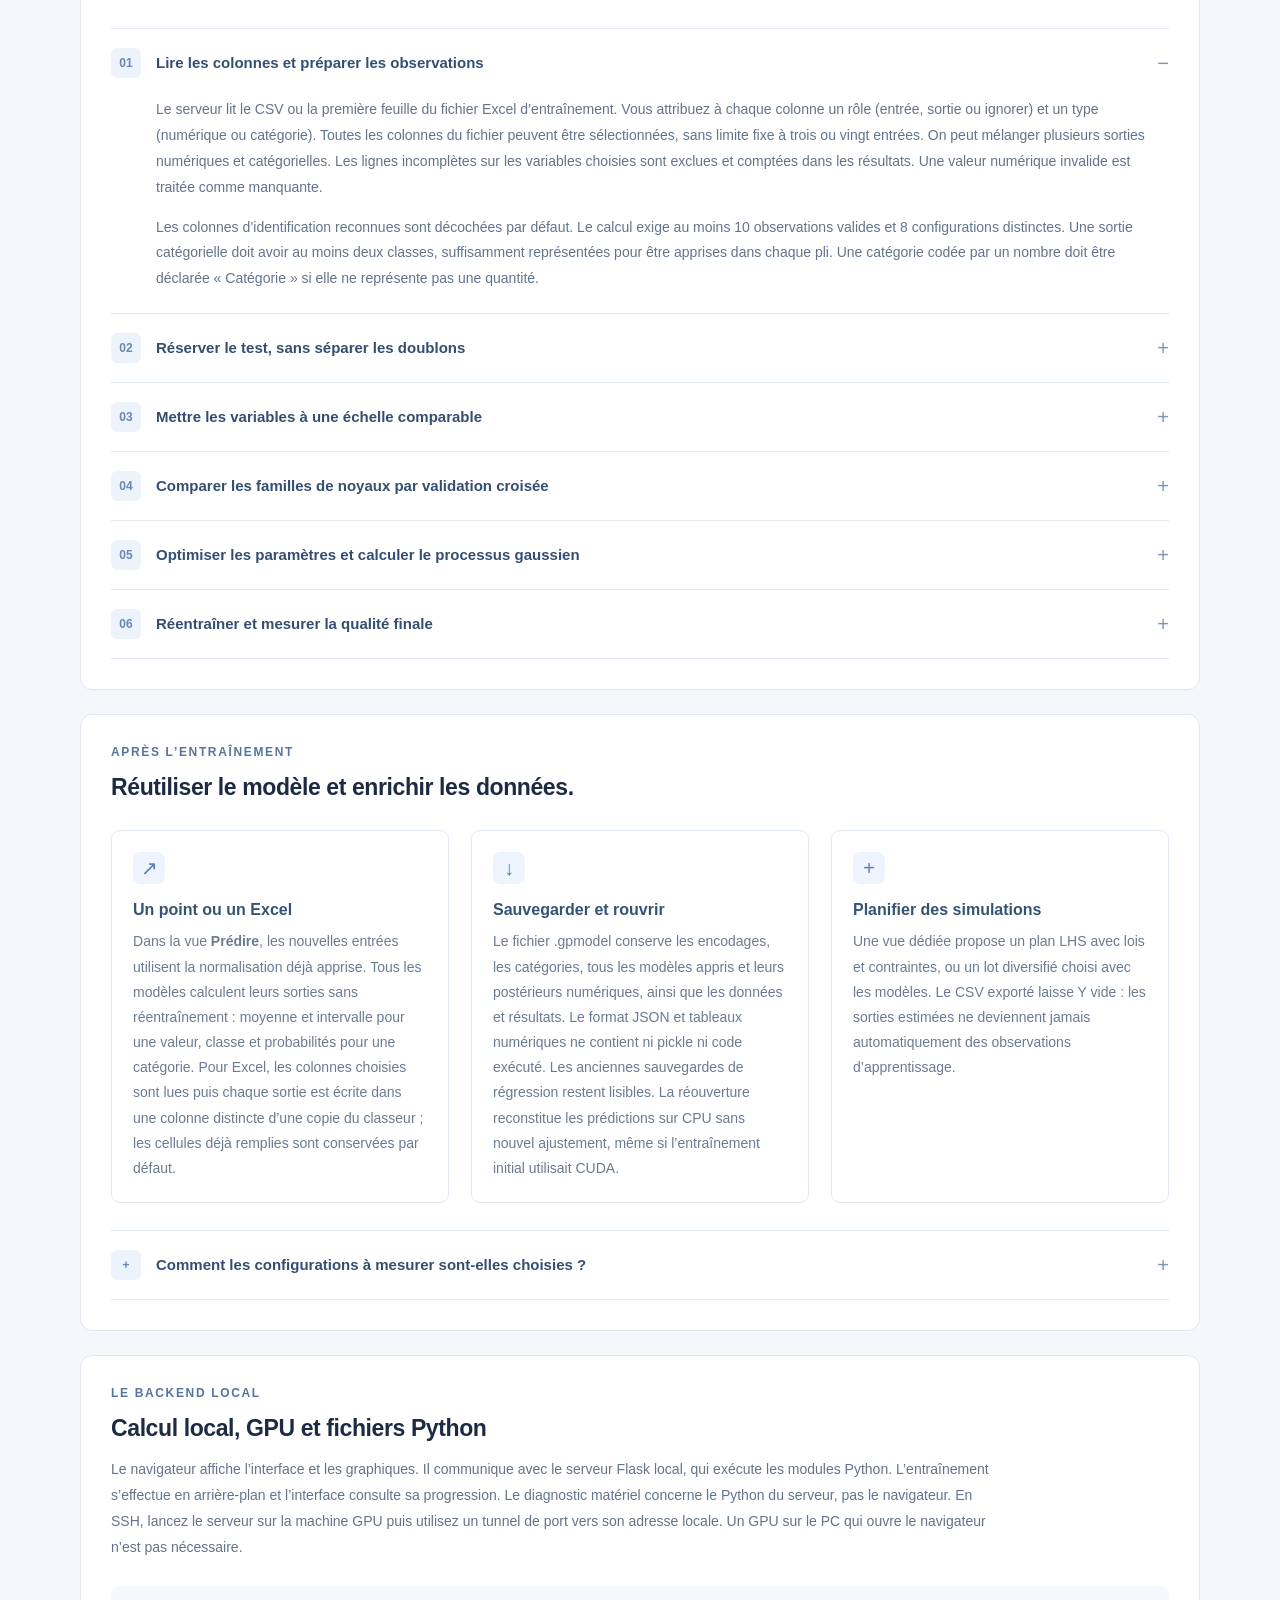
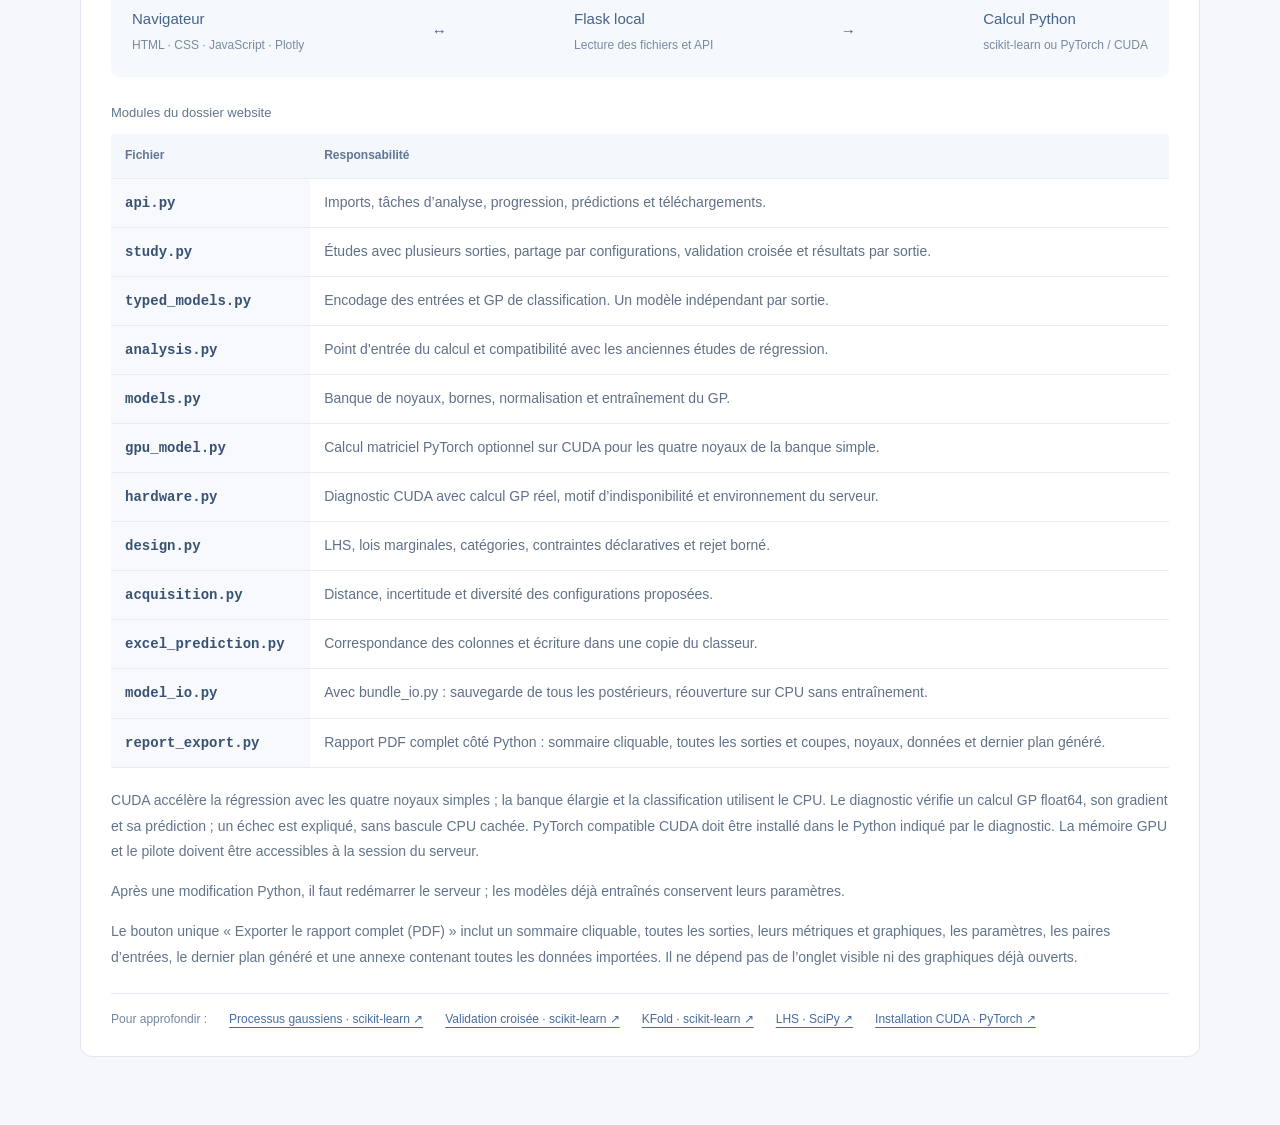
==== commit 4feffff9: "Upgraded the website" ====
--- a/static/fonctionnement.html
+++ b/static/fonctionnement.html
@@ -16,10 +16,10 @@
   <div class="explanation-intro">
     <p class="eyebrow">COMPRENDRE LE CALCUL</p>
     <h1>Du fichier au modèle.</h1>
-    <p>Comment vos données deviennent une prédiction, et comment le site choisit le noyau qui les décrit le mieux parmi les candidats testés.</p>
+    <p>Comment vos entrées numériques ou catégorielles deviennent plusieurs prédictions, et comment préparer les prochaines simulations.</p>
   </div>
   <nav class="explanation-nav" aria-label="Sur cette page">
-    <a href="#schema">Le schéma</a><a href="#etapes">Le calcul pas à pas</a><a href="#apres">Après l’entraînement</a><a href="#code">Les fichiers Python</a>
+    <a href="#schema">Le schéma</a><a href="#etapes">Le calcul pas à pas</a><a href="#apres">Prédire et planifier</a><a href="#code">Les fichiers Python</a>
   </nav>
   <section class="explanation-panel" id="schema" aria-labelledby="schema-title">
     <div class="explanation-section-heading"><div><p class="eyebrow">VUE D’ENSEMBLE</p><h2 id="schema-title">Apprendre, comparer, puis vérifier.</h2></div><span class="explanation-caption">Schéma du moteur actuel</span></div>
@@ -27,13 +27,13 @@
     <div class="diagram-controls">
       <label>Mode illustré<select id="explanation-quality"><option value="standard">Complète · 5 plis</option><option value="quick">Rapide · 3 plis</option></select></label>
       <label>Banque de noyaux<select id="explanation-bank"><option value="base">Simple · 4 noyaux</option><option value="extended">Élargie · 8 noyaux (CPU)</option></select></label>
-      <p>Ces choix changent l’explication uniquement.<br>Ils ne modifient pas votre analyse.</p>
+      <label>Type de sortie<select id="explanation-task"><option value="numeric">Numérique · régression</option><option value="categorical">Catégorie · classification</option></select></label><label>Sorties illustrées<input id="explanation-outputs" type="number" min="1" value="1"></label><p>Ces choix changent l’explication uniquement.<br>Ils ne modifient pas votre analyse.</p>
     </div>
     <figure class="algorithm-figure">
       <ol class="compact-flow" aria-label="Étapes de l’algorithme sur petit écran">
-        <li><strong>Importer et préparer X et Y</strong><span>Conserver les observations numériques complètes.</span></li>
+        <li><strong>Importer les entrées et les sorties</strong><span>Conserver les observations complètes pour les variables choisies.</span></li>
         <li><strong>Réserver le test par configurations</strong><div class="compact-split"><span>80 %<br>Apprentissage</span><span>20 %<br>Test gardé à part</span></div></li>
-        <li class="compact-comparison"><strong>Comparer les noyaux sur l’apprentissage</strong><span data-explanation="comparison">4 noyaux candidats · les mêmes 5 plis pour chaque noyau</span><div class="compact-loop"><span>Entraîner sur les autres plis</span><span aria-hidden="true">↓</span><span>Prédire le pli réservé · calculer sa RMSE</span><span><span aria-hidden="true">↻ </span><span data-explanation="compact-loop">Répéter pour chacun des 5 plis</span></span><span>Un modèle indépendant à chaque pli.</span></div><span>Choisir le meilleur noyau.</span></li>
+        <li class="compact-comparison"><strong>Comparer les noyaux pour chaque sortie</strong><span data-explanation="comparison">4 noyaux candidats · les mêmes 5 plis pour chaque noyau</span><div class="compact-loop"><span>Encoder et entraîner sur les autres plis</span><span aria-hidden="true">↓</span><span>Prédire le pli réservé · calculer son score</span><span><span aria-hidden="true">↻ </span><span data-explanation="compact-loop">Répéter pour chacun des 5 plis</span></span><span>Un modèle indépendant à chaque pli.</span></div><span>Choisir le meilleur noyau.</span></li>
         <li class="compact-model"><strong>Réentraîner</strong><span>Sur les 80 % d’apprentissage.</span></li>
         <li><strong>Évaluer sur les 20 % de test</strong></li>
         <li class="compact-model"><strong>Réutiliser le modèle</strong></li>
@@ -41,7 +41,7 @@
       <div class="algorithm-scroll" tabindex="0" role="region" aria-label="Schéma de l’algorithme, défilement horizontal sur petit écran">
         <svg class="algorithm-diagram" viewBox="0 0 1120 704" role="img" aria-labelledby="flow-title flow-description">
           <title id="flow-title">Du fichier au processus gaussien entraîné</title>
-          <desc id="flow-description">Importer et nettoyer les données, puis séparer les configurations en 80 % d’apprentissage et 20 % de test. Sur l’apprentissage uniquement, comparer chaque noyau par validation croisée. Retenir la plus faible RMSE moyenne et ajuster ce noyau sur les 80 %. Évaluer le modèle sur le test réservé. Les nombres de plis et de candidats suivent les réglages illustrés ci-dessus.</desc>
+          <desc id="flow-description">Importer des entrées numériques ou catégorielles et une ou plusieurs sorties. Réserver 20 % des configurations pour le test final. Comparer les noyaux par validation croisée sur les 80 % d’apprentissage pour chaque sortie : RMSE en régression ou log-loss en classification. Réentraîner un modèle indépendant par sortie, puis évaluer sur le test réservé.</desc>
           <defs>
             <marker id="arrow-blue" markerWidth="9" markerHeight="9" refX="7" refY="4.5" orient="auto"><path d="M0 0L9 4.5L0 9Z" fill="#6885ad"/></marker>
             <marker id="arrow-orange" markerWidth="9" markerHeight="9" refX="7" refY="4.5" orient="auto"><path d="M0 0L9 4.5L0 9Z" fill="#c98a3c"/></marker>
@@ -55,11 +55,11 @@
             <path d="M695 124V151H50V296H70" marker-end="url(#arrow-blue)"/>
             <path class="test-path" d="M975 124V589" marker-end="url(#arrow-blue)"/>
           </g>
-          <g class="flow-node flow-blue"><rect x="36" y="36" width="218" height="88" rx="14"/><text x="145" y="70">Importer les données</text><text class="flow-small" x="145" y="97">Choisir X et Y · filtrer les lignes</text></g>
+          <g class="flow-node flow-blue"><rect x="36" y="36" width="218" height="88" rx="14"/><text x="145" y="70">Importer X et les sorties</text><text class="flow-small" x="145" y="97">Choisir rôles et types · filtrer les lignes</text></g>
           <g class="flow-node flow-blue"><rect x="302" y="36" width="220" height="88" rx="14"/><text x="412" y="86">Séparer les groupes</text></g>
           <g class="flow-node flow-blue"><rect x="586" y="36" width="218" height="88" rx="14"/><text x="695" y="70">80 % · apprentissage</text><text class="flow-small" x="695" y="97">Pour choisir et ajuster le noyau</text></g>
           <g class="flow-node flow-test"><rect x="866" y="36" width="218" height="88" rx="14"/><text x="975" y="70">20 % · test réservé</text><text class="flow-small" x="975" y="97">Aucun choix de noyau ici</text></g>
-          <text class="flow-title" x="62" y="215">Comparer les noyaux</text>
+          <text class="flow-title" x="62" y="215">Comparer pour chaque sortie</text>
           <text class="flow-caption" x="62" y="239" data-explanation="comparison">4 noyaux candidats · les mêmes 5 plis pour chaque noyau</text>
           <g class="flow-loop">
             <path d="M310 296H360" marker-end="url(#arrow-orange)"/>
@@ -67,17 +67,17 @@
             <path d="M360 393H190V333" marker-end="url(#arrow-orange)"/>
           </g>
           <g class="flow-node flow-orange"><rect x="70" y="259" width="240" height="74" rx="12"/><text x="190" y="287">Séparer l’apprentissage</text><text class="flow-small" x="190" y="312" data-explanation="folds">en 5 plis de validation</text></g>
-          <g class="flow-node flow-orange"><rect x="360" y="259" width="342" height="74" rx="12"/><text x="531" y="287">Standardiser et entraîner le modèle</text><text class="flow-small" x="531" y="312" data-explanation="fold-training">Sur les autres plis</text></g>
-          <g class="flow-node flow-orange"><rect x="360" y="358" width="342" height="68" rx="12"/><text x="531" y="385">Prédire le pli laissé de côté</text><text class="flow-small" x="531" y="409">RMSE</text></g>
+          <g class="flow-node flow-orange"><rect x="360" y="259" width="342" height="74" rx="12"/><text x="531" y="287">Encoder et entraîner le modèle</text><text class="flow-small" x="531" y="312" data-explanation="fold-training">Sur les autres plis</text></g>
+          <g class="flow-node flow-orange"><rect x="360" y="358" width="342" height="68" rx="12"/><text x="531" y="385">Prédire le pli laissé de côté</text><text class="flow-small" x="531" y="409" data-explanation="score">RMSE</text></g>
           <text class="flow-caption" x="82" y="351">Répéter pour</text><text class="flow-caption" x="82" y="370">chacun des</text><text class="flow-repeat" x="82" y="392" data-explanation="loop">5 plis</text><text class="flow-caption" x="82" y="423">Un modèle indépendant par pli</text>
           <text class="flow-caption" x="62" y="443">Les 20 % de validation finale ne sont jamais utilisés dans cette partie.</text>
           <path class="flow-loop" d="M531 426V486" marker-end="url(#arrow-orange)"/>
-          <g class="flow-node flow-orange"><rect x="360" y="486" width="342" height="68" rx="12"/><text x="531" y="527">Retenir le meilleur noyau</text></g>
+          <g class="flow-node flow-orange"><rect x="360" y="486" width="342" height="68" rx="12"/><text x="531" y="527">Retenir un noyau par sortie</text></g>
           <path class="flow-final" d="M531 554V573H186V589" marker-end="url(#arrow-green)"/>
           <path class="flow-final" d="M336 633H402" marker-end="url(#arrow-green)"/>
           <path class="flow-final" d="M704 633H802" marker-end="url(#arrow-green)"/>
           <g class="flow-node flow-green"><rect x="36" y="589" width="300" height="88" rx="14"/><text x="186" y="624">Réentraîner</text><text class="flow-small" x="186" y="651">Sur les 80 % d’apprentissage</text></g>
-          <g class="flow-node flow-green"><rect x="402" y="589" width="302" height="88" rx="14"/><text x="553" y="639">Modèle prêt à prédire</text></g>
+          <g class="flow-node flow-green"><rect x="402" y="589" width="302" height="88" rx="14"/><text x="553" y="639">Modèles prêts à prédire</text></g>
           <g class="flow-node flow-test"><rect x="802" y="589" width="282" height="88" rx="14"/><text x="943" y="639">Évaluer sur les 20 % de test</text></g>
           <text class="flow-caption flow-test-label" x="975" y="175">Test réservé</text><text class="flow-caption flow-test-label" x="975" y="198">jusqu’à l’évaluation finale</text>
         </svg>
@@ -88,23 +88,23 @@
 
   <section class="explanation-panel" id="etapes" aria-labelledby="steps-title">
     <p class="eyebrow">LE CALCUL PAS À PAS</p><h2 id="steps-title">Ce que fait Python à chaque étape.</h2>
-    <p class="explanation-lead">Ouvrez une étape pour lire son détail. X désigne les colonnes d’entrée ; Y est la variable à prédire.</p>
+    <p class="explanation-lead">Ouvrez une étape pour lire son détail. X désigne les colonnes d’entrée. On peut sélectionner plusieurs sorties ; chacune a son propre modèle.</p>
     <details class="explanation-step" open><summary><span class="explanation-step-number">01</span><span>Lire les colonnes et préparer les observations</span></summary><div class="step-body">
-      <p>Le serveur lit le CSV ou la première feuille du fichier Excel d’entraînement. Vous choisissez une cible Y et une ou plusieurs entrées X. Seules les lignes complètes et numériques sur ces colonnes sont utilisées ; le nombre de lignes exclues est indiqué dans les résultats.</p>
-      <p>Les colonnes d’identification reconnues sont décochées par défaut. Le calcul exige au moins 10 observations valides et 8 configurations d’entrée distinctes.</p>
+      <p>Le serveur lit le CSV ou la première feuille du fichier Excel d’entraînement. Vous attribuez à chaque colonne un rôle (entrée, sortie ou ignorer) et un type (numérique ou catégorie). Toutes les colonnes du fichier peuvent être sélectionnées, sans limite fixe à trois ou vingt entrées. On peut mélanger plusieurs sorties numériques et catégorielles. Les lignes incomplètes sur les variables choisies sont exclues et comptées dans les résultats. Une valeur numérique invalide est traitée comme manquante.</p>
+      <p>Les colonnes d’identification reconnues sont décochées par défaut. Le calcul exige au moins 10 observations valides et 8 configurations distinctes. Une sortie catégorielle doit avoir au moins deux classes, suffisamment représentées pour être apprises dans chaque pli. Une catégorie codée par un nombre doit être déclarée « Catégorie » si elle ne représente pas une quantité.</p>
     </div></details>
     <details class="explanation-step"><summary><span class="explanation-step-number">02</span><span>Réserver le test, sans séparer les doublons</span></summary><div class="step-body">
-      <p>Les configurations X identiques sont regroupées. Le partage aléatoire attribue environ 80 % des configurations à l’apprentissage et 20 % au test final. Un groupe entier appartient à un seul ensemble, même si ses valeurs Y diffèrent.</p>
-      <p>Ces 20 % correspondent à la validation finale, appelée test ici. Les plis de validation croisée sont pris uniquement dans les 80 % d’apprentissage. La validation croisée respecte aussi ces groupes. Cela évite de valider le modèle sur une configuration qu’il a déjà vue. Les valeurs Y du test final ne servent ni à normaliser les données, ni à apprendre les paramètres, ni à choisir le noyau.</p>
+      <p>Les configurations X identiques sont regroupées, y compris leurs modalités catégorielles. Le partage aléatoire attribue environ 80 % des configurations à l’apprentissage et 20 % au test final. Un groupe entier appartient à un seul ensemble, même si ses valeurs Y diffèrent.</p>
+      <p>Ces 20 % correspondent à la validation finale, appelée test ici. Les plis de validation croisée sont pris uniquement dans les 80 % d’apprentissage. La validation croisée respecte aussi ces groupes. Cela évite de valider le modèle sur une configuration qu’il a déjà vue. Pour une classification, le partage est recherché à partir de la graine 2025 afin que chaque classe soit présente dans l’apprentissage de chaque pli. La graine de partage retenue est affichée. Les scores du test final ne servent ni à apprendre les paramètres ni à choisir les noyaux.</p>
     </div></details>
     <details class="explanation-step"><summary><span class="explanation-step-number">03</span><span>Mettre les variables à une échelle comparable</span></summary><div class="step-body">
-      <p>Dans chaque pli, chaque entrée est centrée et divisée par son écart-type, calculés uniquement sur les observations d’apprentissage de ce pli. La sortie Y est elle aussi centrée et réduite. Ces mêmes statistiques sont appliquées aux observations de validation.</p>
+      <p>Dans chaque pli, les catégories d’entrée sont encodées en colonnes indicatrices (one-hot), sans imposer d’ordre entre les modalités. Cet encodage est appris sur les seules observations d’apprentissage du pli. Les colonnes obtenues sont ensuite centrées et réduites. Chaque sortie numérique est elle aussi centrée et réduite ; une classe de sortie reste une étiquette. Les mêmes transformations sont appliquées à la validation.</p>
       <div class="explanation-formula"><span>X̃<sub>i</sub> = (X<sub>i</sub> − m<sub>i</sub>) / s<sub>i</sub></span><span>Ỹ = (Y − m<sub>Y</sub>) / s<sub>Y</sub></span></div>
-      <p>La normalisation évite qu’une variable domine le calcul simplement à cause de son unité. Les prédictions et leurs écarts-types sont ensuite remis dans les unités originales de Y. Pour une variable constante, le diviseur vaut 1 afin d’éviter une division par zéro.</p>
+      <p>La normalisation évite qu’une variable domine le calcul simplement à cause de son unité. Les prédictions et leurs écarts-types sont ensuite remis dans les unités originales de Y. Pour une variable constante, le diviseur vaut 1. Une modalité inconnue dans un pli ou dans le test est encodée par un vecteur nul et signalée dans les résultats du test. Lors d’une nouvelle prédiction, une modalité inconnue est refusée pour éviter une prédiction ambiguë.</p>
     </div></details>
     <details class="explanation-step"><summary><span class="explanation-step-number">04</span><span>Comparer les familles de noyaux par validation croisée</span></summary><div class="step-body">
-      <p>Le noyau décrit la similarité entre deux configurations et les variations que le modèle peut représenter. Pour chaque candidat, Python entraîne un modèle sur tous les plis sauf un, prédit le pli réservé et mesure son erreur RMSE. Il recommence jusqu’à ce que chaque pli ait servi à la validation. <strong>Chaque tour repart d’un nouveau modèle</strong> : il ne reprend ni les paramètres appris, ni les prédictions du tour précédent. La flèche de retour du schéma signifie « passer au pli suivant ».</p>
-      <p>Le classement utilise la <strong>moyenne des RMSE entre plis</strong>, avec les mêmes partitions pour chaque candidat. L’écart-type affiché décrit la variation du score entre plis ; ce n’est pas l’incertitude d’une prédiction.</p>
+      <p>Le noyau décrit la similarité entre deux configurations et les variations que le modèle peut représenter. Pour chaque candidat, Python entraîne un modèle sur tous les plis sauf un, prédit le pli réservé et mesure sa RMSE (régression) ou sa log-loss (classification). Il recommence jusqu’à ce que chaque pli ait servi à la validation. <strong>Chaque tour repart d’un nouveau modèle</strong> : il ne reprend ni les paramètres appris, ni les prédictions du tour précédent. La flèche de retour du schéma signifie « passer au pli suivant ».</p>
+      <p>Chaque sortie a un classement indépendant : <strong>moyenne des RMSE</strong> pour une sortie numérique, <strong>moyenne des log-loss</strong> pour une classe. On préfère le score le plus faible, avec les mêmes partitions pour tous les candidats. L’écart-type affiché décrit la variation du score entre plis ; ce n’est pas l’incertitude d’une prédiction.</p>
       <div class="explanation-table-scroll"><table class="explanation-table"><caption>Les noyaux actuellement testés</caption><thead><tr><th scope="col">Candidat</th><th scope="col">Hypothèse représentée</th></tr></thead><tbody>
         <tr><th scope="row">RBF (ARD)</th><td>Une réponse très régulière, avec une longueur par entrée.</td></tr>
         <tr><th scope="row">Matérn 3/2 (ARD)</th><td>Une réponse moins lisse que le RBF.</td></tr>
@@ -126,11 +126,11 @@
         <div id="kernel-choices" class="kernel-choices" aria-label="Choisir un noyau"></div>
         <p class="kernel-footnote">Formules du signal en 1D, avec une amplitude fixée à 1 et une variance de bruit de 0,0001. Ici, les paramètres ne sont pas optimisés. Dans l’outil, ils sont appris à partir de vos données. Les noyaux linéaire et quadratique ajustent une tendance et ne passent pas nécessairement par chaque observation.</p>
       </section>
-      <p>Tous les candidats incluent une amplitude de signal et un bruit d’observation. <abbr title="Automatic Relevance Determination">ARD</abbr> signifie qu’une longueur de corrélation ℓ<sub>i</sub> est apprise séparément pour chaque entrée.</p>
+      <p>En régression, les noyaux incluent une amplitude et un bruit d’observation. La classification utilise une vraisemblance logistique, pas un bruit gaussien ajouté aux étiquettes. Les vignettes ci-dessus montrent uniquement des exemples de régression 1D. <abbr title="Automatic Relevance Determination">ARD</abbr> signifie qu’une longueur de corrélation ℓ<sub>i</sub> est apprise séparément pour chaque entrée.</p>
       <p>La recherche trouve le meilleur score parmi ces candidats et ces réglages. Elle ne garantit pas le meilleur noyau possible, ni un optimum global de ses paramètres.</p>
     </div></details>
     <details class="explanation-step"><summary><span class="explanation-step-number">05</span><span>Optimiser les paramètres et calculer le processus gaussien</span></summary><div class="step-body">
-      <p>Pour une famille donnée, l’optimiseur L-BFGS-B cherche les paramètres θ qui maximisent la log-vraisemblance marginale des observations d’apprentissage. Selon le noyau, θ contient l’amplitude, les longueurs ℓ<sub>i</sub>, le bruit ou d’autres paramètres. La recherche respecte les bornes configurées et utilise des relances depuis différentes initialisations.</p>
+      <p>Pour une famille donnée, l’optimiseur L-BFGS-B ajuste les paramètres θ par vraisemblance marginale sur l’apprentissage. Pour une classification GP, cette vraisemblance est approchée par la méthode de Laplace ; les probabilités sont intégrées par quadrature numérique. Le multiclasse utilise un GP binaire par classe, puis normalise les probabilités (un contre tous). Selon le noyau, θ contient l’amplitude, les longueurs ℓ<sub>i</sub>, le bruit ou d’autres paramètres. La recherche respecte les bornes configurées et utilise des relances depuis différentes initialisations.</p>
       <p>Les relances essaient d’autres paramètres de départ pour éviter de retenir une mauvaise solution locale. Le mode complet en effectue 10 lors du réentraînement final ; le mode rapide en effectue 1. On conserve la solution avec la meilleure vraisemblance sur l’apprentissage.</p>
     <div class="explanation-table-scroll"><table class="explanation-table"><caption>Les réglages illustrés</caption><thead><tr><th scope="col">Réglage</th><th scope="col">Valeur</th><th scope="col">Son rôle</th></tr></thead><tbody>
       <tr><th scope="row">Plis de validation</th><td data-explanation="fold-number">5</td><td>Tester chaque noyau sur plusieurs sous-ensembles de l’apprentissage.</td></tr>
@@ -141,47 +141,49 @@
       <p>Une longueur est exprimée dans l’espace standardisé. Une grande longueur correspond à une variation lente selon cette entrée ; elle ne suffit pas, à elle seule, à mesurer son importance. Une borne atteinte est un diagnostic à examiner : un bruit proche de zéro peut être cohérent avec des simulations déterministes.</p>
     </div></details>
     <details class="explanation-step"><summary><span class="explanation-step-number">06</span><span>Réentraîner et mesurer la qualité finale</span></summary><div class="step-body">
-      <p>Après le classement, un nouveau modèle avec la famille gagnante est ajusté sur l’ensemble des <strong>80 % d’apprentissage</strong>, avec les relances finales. Il recalcule ses normalisations et ses paramètres. Le modèle conservé par le site reste entraîné sur ces 80 %.</p>
-      <p>Il prédit ensuite les 20 % de test réservés. La RMSE accentue les grandes erreurs ; la MAE mesure l’erreur absolue moyenne. La couverture mesure la part des observations de test dans l’intervalle prédictif μ ± 1,96σ.</p>
+      <p>Pour chaque sortie, après son classement, un nouveau modèle avec la famille gagnante est ajusté sur l’ensemble des <strong>80 % d’apprentissage</strong>, avec les relances finales. Il recalcule ses normalisations et ses paramètres. Le modèle conservé par le site reste entraîné sur ces 80 %.</p>
+      <p>Chaque modèle prédit ensuite les 20 % de test réservés. Pour les classes, le site affiche la matrice de confusion, l’exactitude, le F1 macro et la log-loss. Pour les sorties numériques : La RMSE accentue les grandes erreurs ; la MAE mesure l’erreur absolue moyenne. La couverture mesure la part des observations de test dans l’intervalle prédictif μ ± 1,96σ.</p>
       <div class="explanation-callout"><strong>Un intervalle nominal à 95 % n’est pas une garantie.</strong><p>La couverture réelle dépend des données et du modèle. Le test final sert à constater sa qualité ; utiliser plusieurs fois son score pour choisir les réglages finirait par biaiser cette évaluation.</p></div>
-      <p>Les coupes 1D font varier une entrée en fixant les autres à leur médiane d’apprentissage. Les observations affichées sur une coupe sont projetées sur son axe : elles ne correspondent pas nécessairement à ces mêmes valeurs fixes.</p>
+      <p>Les coupes 1D font varier une entrée en fixant les autres à leur médiane numérique ou à leur modalité la plus fréquente dans l’apprentissage. Pour une sortie catégorielle, les coupes montrent les probabilités de chaque classe. Les observations affichées sur une coupe sont projetées sur son axe : elles ne correspondent pas nécessairement à ces mêmes valeurs fixes.</p>
     </div></details>
   </section>
   <section class="explanation-panel" id="apres" aria-labelledby="after-title">
     <p class="eyebrow">APRÈS L’ENTRAÎNEMENT</p><h2 id="after-title">Réutiliser le modèle et enrichir les données.</h2>
     <div class="after-grid">
-      <article><span class="after-icon" aria-hidden="true">↗</span><h3>Un point ou un Excel</h3><p>Les nouvelles entrées utilisent la normalisation déjà apprise. Le modèle calcule leurs sorties sans réentraînement. Pour Excel, les colonnes choisies sont lues puis les prédictions sont écrites dans une copie du classeur ; les cellules déjà remplies sont conservées par défaut.</p></article>
-      <article><span class="after-icon" aria-hidden="true">↓</span><h3>Sauvegarder et rouvrir</h3><p>Le fichier .gpmodel conserve le noyau appris, les normalisations, la factorisation et les coefficients, ainsi que les données et résultats. La réouverture reconstitue les prédictions sur CPU sans nouvel ajustement, même si l’entraînement initial utilisait CUDA.</p></article>
-      <article><span class="after-icon" aria-hidden="true">+</span><h3>Proposer des simulations</h3><p>Le site explore le domaine d’entrée, classe des candidats et choisit un lot diversifié. Le CSV exporté laisse Y vide : les sorties estimées ne deviennent jamais automatiquement des observations d’apprentissage.</p></article>
+      <article><span class="after-icon" aria-hidden="true">↗</span><h3>Un point ou un Excel</h3><p>Dans la vue <strong>Prédire</strong>, les nouvelles entrées utilisent la normalisation déjà apprise. Tous les modèles calculent leurs sorties sans réentraînement : moyenne et intervalle pour une valeur, classe et probabilités pour une catégorie. Pour Excel, les colonnes choisies sont lues puis chaque sortie est écrite dans une colonne distincte d’une copie du classeur ; les cellules déjà remplies sont conservées par défaut.</p></article>
+      <article><span class="after-icon" aria-hidden="true">↓</span><h3>Sauvegarder et rouvrir</h3><p>Le fichier .gpmodel conserve les encodages, les catégories, tous les modèles appris et leurs postérieurs numériques, ainsi que les données et résultats. Le format JSON et tableaux numériques ne contient ni pickle ni code exécuté. Les anciennes sauvegardes de régression restent lisibles. La réouverture reconstitue les prédictions sur CPU sans nouvel ajustement, même si l’entraînement initial utilisait CUDA.</p></article>
+      <article><span class="after-icon" aria-hidden="true">+</span><h3>Planifier des simulations</h3><p>Une vue dédiée propose un plan LHS avec lois et contraintes, ou un lot diversifié choisi avec les modèles. Le CSV exporté laisse Y vide : les sorties estimées ne deviennent jamais automatiquement des observations d’apprentissage.</p></article>
     </div>
     <details class="explanation-step"><summary><span class="explanation-step-number">+</span><span>Comment les configurations à mesurer sont-elles choisies ?</span></summary><div class="step-body">
+      <p>La vue <strong>Plan d’expériences</strong> prépare les configurations de vos prochaines simulations. <strong>Créer un plan LHS</strong> répartit les points selon les lois choisies, sans consulter les prédictions ni les incertitudes du modèle : c’est utile pour démarrer une campagne. <strong>Enrichir avec le modèle entraîné</strong> utilise les observations et le modèle pour chercher des zones éloignées et incertaines : c’est utile pour compléter une campagne existante. Le graphe superpose l’apprentissage, le test réservé et les propositions sur les axes choisis.</p>
       <ol class="acquisition-steps">
-        <li>Générer <strong>2 048 candidats</strong> par hypercube latin dans les bornes choisies, avec la graine 2025. Pour une entrée entière, convertir ces candidats en valeurs discrètes.</li>
-        <li>Retirer les doublons et les configurations déjà présentes dans les données importées, y compris celles du test.</li>
-        <li>Calculer la distance au voisin connu le plus proche, après standardisation sur les configurations connues, et l’incertitude du GP sur sa fonction. Pour cette dernière, soustraire la variance du bruit d’observation de la variance prédictive.</li>
-        <li>Si demandé, conserver les candidats dont la <strong>moyenne prédite</strong> appartient à la plage de Y visée. La future mesure peut être différente.</li>
-        <li>Combiner à parts égales les rangs de distance et d’incertitude, puis sélectionner de 1 à 30 points en réduisant la priorité des candidats proches de ceux déjà retenus.</li>
+        <li>Choisir pour chaque entrée numérique une loi <strong>uniforme, normale tronquée ou log-uniforme</strong>, avec ses bornes et, pour la normale, sa moyenne et son écart-type. Les catégories ont des modalités autorisées et des poids réglables. Les valeurs entières sont discrétisées.</li>
+        <li>Ajouter des comparaisons entre variables ou constantes, des intervalles inclus/exclus, des catégories autorisées ou interdites, une somme pondérée (par exemple 2 × X1 + X2 ≤ 10) ou un écart absolu entre deux valeurs. Toutes les conditions sont appliquées ensemble. Une égalité de somme utilise la tolérance choisie. Aucune expression Python n’est exécutée.</li>
+        <li>Tirer des quantiles LHS, appliquer les lois marginales puis rejeter les configurations qui violent les contraintes. Retirer les doublons et, si demandé, les observations connues. La recherche s’arrête après un budget de 50 000 tirages ou 64 lots ; si le domaine est trop contraint, le site le signale et peut renvoyer moins de points.</li>
+        <li>Pour un plan initial, renvoyer jusqu’à 3 000 points sans entraîner de modèle. Pour un enrichissement, former un réservoir (4 096 candidats par défaut, réglable jusqu’à 32 768), puis retenir de 1 à 200 points.</li>
+        <li>En enrichissement : combiner la distance aux observations avec l’incertitude. Pour une sortie numérique, soustraire le bruit d’observation pour obtenir l’écart-type de la fonction. Pour une classe, utiliser l’entropie des probabilités. Si plusieurs sorties sont prises en compte, moyenner leurs rangs d’incertitude à poids égaux, indépendamment des unités.</li>
+        <li>Un filtre optionnel peut cibler une plage numérique prédite ou une classe prédite. Diversifier ensuite le lot. Ces prédictions peuvent être différentes des futures mesures.</li>
       </ol>
-      <p>La distribution de Y montre aussi les plages de sortie peu représentées, dans 12 classes de largeur égale. Une plage rare ne prouve pas qu’il manque des entrées à cet endroit.</p>
-      <p>Les bornes définissent une boîte : les contraintes physiques entre variables ne sont pas encore décrites. L’incertitude dépend du modèle, et le lot proposé est une aide exploratoire à vérifier avant de demander des simulations.</p>
+      <p><strong>La contrainte prime sur la stratification.</strong> Rejet, exclusion des points connus, arrondi et sélection d’un sous-ensemble peuvent modifier les strates LHS et les proportions marginales finales. Une égalité exacte entre variables continues peut être impossible à obtenir par rejet. Les marges paramétrées ne définissent pas une corrélation jointe entre entrées.</p>
+      <p>Le CSV exporte les entrées et toutes les sorties à mesurer, laissées vides. Les prédictions ne deviennent pas automatiquement des observations. Les contraintes vérifiées sont celles que vous avez saisies ; les autres contraintes physiques du système restent à définir.</p>
     </div></details>
   </section>
   <section class="explanation-panel" id="code" aria-labelledby="code-title">
-    <p class="eyebrow">LE BACKEND LOCAL</p><h2 id="code-title">Où se trouve chaque partie du calcul ?</h2>
-    <p class="explanation-lead">Le navigateur affiche l’interface et les graphiques. Il communique avec le serveur Flask local, qui exécute les modules Python. L’entraînement s’effectue en arrière-plan et l’interface consulte sa progression.</p>
+    <p class="eyebrow">LE BACKEND LOCAL</p><h2 id="code-title">Calcul local, GPU et fichiers Python</h2>
+    <p class="explanation-lead">Le navigateur affiche l’interface et les graphiques. Il communique avec le serveur Flask local, qui exécute les modules Python. L’entraînement s’effectue en arrière-plan et l’interface consulte sa progression. Le diagnostic matériel concerne le Python du serveur, pas le navigateur. En SSH, lancez le serveur sur la machine GPU puis utilisez un tunnel de port vers son adresse locale. Un GPU sur le PC qui ouvre le navigateur n’est pas nécessaire.</p>
     <div class="backend-strip"><span>Navigateur<br><small>HTML · CSS · JavaScript · Plotly</small></span><span aria-hidden="true">↔</span><span>Flask local<br><small>Lecture des fichiers et API</small></span><span aria-hidden="true">→</span><span>Calcul Python<br><small>scikit-learn ou PyTorch / CUDA</small></span></div>
     <div class="explanation-table-scroll"><table class="explanation-table"><caption>Modules du dossier website</caption><thead><tr><th scope="col">Fichier</th><th scope="col">Responsabilité</th></tr></thead><tbody>
       <tr><th scope="row"><code>api.py</code></th><td>Imports, tâches d’analyse, progression, prédictions et téléchargements.</td></tr>
-      <tr><th scope="row"><code>analysis.py</code></th><td>Nettoyage des colonnes sélectionnées, partage par groupes, validation croisée, classement et résultats.</td></tr>
+      <tr><th scope="row"><code>study.py</code></th><td>Études avec plusieurs sorties, partage par configurations, validation croisée et résultats par sortie.</td></tr><tr><th scope="row"><code>typed_models.py</code></th><td>Encodage des entrées et GP de classification. Un modèle indépendant par sortie.</td></tr><tr><th scope="row"><code>analysis.py</code></th><td>Point d’entrée du calcul et compatibilité avec les anciennes études de régression.</td></tr>
       <tr><th scope="row"><code>models.py</code></th><td>Banque de noyaux, bornes, normalisation et entraînement du GP.</td></tr>
       <tr><th scope="row"><code>gpu_model.py</code></th><td>Calcul matriciel PyTorch optionnel sur CUDA pour les quatre noyaux de la banque simple.</td></tr>
-      <tr><th scope="row"><code>acquisition.py</code></th><td>Distance, incertitude et diversité des configurations proposées.</td></tr>
+      <tr><th scope="row"><code>hardware.py</code></th><td>Diagnostic CUDA avec calcul GP réel, motif d’indisponibilité et environnement du serveur.</td></tr><tr><th scope="row"><code>design.py</code></th><td>LHS, lois marginales, catégories, contraintes déclaratives et rejet borné.</td></tr><tr><th scope="row"><code>acquisition.py</code></th><td>Distance, incertitude et diversité des configurations proposées.</td></tr>
       <tr><th scope="row"><code>excel_prediction.py</code></th><td>Correspondance des colonnes et écriture dans une copie du classeur.</td></tr>
-      <tr><th scope="row"><code>model_io.py</code></th><td>Sauvegarde du modèle appris et réouverture sans entraînement.</td></tr>
-      <tr><th scope="row"><code>pdf_export.py</code></th><td>Assemblage en PDF des images des graphiques envoyées par le navigateur.</td></tr>
+      <tr><th scope="row"><code>model_io.py</code></th><td>Avec bundle_io.py : sauvegarde de tous les postérieurs, réouverture sur CPU sans entraînement.</td></tr>
+      <tr><th scope="row"><code>report_export.py</code></th><td>Rapport PDF complet côté Python : sommaire cliquable, toutes les sorties et coupes, noyaux, données et dernier plan généré.</td></tr>
     </tbody></table></div>
-    <p>Après une modification Python, il faut redémarrer le serveur ; les modèles déjà entraînés conservent leurs paramètres.</p>
-    <div class="explanation-references"><span>Pour approfondir :</span><a href="https://scikit-learn.org/stable/modules/gaussian_process.html" target="_blank" rel="noopener">Processus gaussiens · scikit-learn ↗</a><a href="https://scikit-learn.org/stable/modules/cross_validation.html" target="_blank" rel="noopener">Validation croisée · scikit-learn ↗</a><a href="https://scikit-learn.org/stable/modules/generated/sklearn.model_selection.KFold.html" target="_blank" rel="noopener">KFold · scikit-learn ↗</a></div>
+    <p>CUDA accélère la régression avec les quatre noyaux simples ; la banque élargie et la classification utilisent le CPU. Le diagnostic vérifie un calcul GP float64, son gradient et sa prédiction ; un échec est expliqué, sans bascule CPU cachée. PyTorch compatible CUDA doit être installé dans le Python indiqué par le diagnostic. La mémoire GPU et le pilote doivent être accessibles à la session du serveur.</p><p>Après une modification Python, il faut redémarrer le serveur ; les modèles déjà entraînés conservent leurs paramètres.</p>
+    <p>Le bouton unique « Exporter le rapport complet (PDF) » inclut un sommaire cliquable, toutes les sorties, leurs métriques et graphiques, les paramètres, les paires d’entrées, le dernier plan généré et une annexe contenant toutes les données importées. Il ne dépend pas de l’onglet visible ni des graphiques déjà ouverts.</p><div class="explanation-references"><span>Pour approfondir :</span><a href="https://scikit-learn.org/stable/modules/gaussian_process.html" target="_blank" rel="noopener">Processus gaussiens · scikit-learn ↗</a><a href="https://scikit-learn.org/stable/modules/cross_validation.html" target="_blank" rel="noopener">Validation croisée · scikit-learn ↗</a><a href="https://scikit-learn.org/stable/modules/generated/sklearn.model_selection.KFold.html" target="_blank" rel="noopener">KFold · scikit-learn ↗</a><a href="https://docs.scipy.org/doc/scipy/reference/generated/scipy.stats.qmc.LatinHypercube.html" target="_blank" rel="noopener">LHS · SciPy ↗</a><a href="https://pytorch.org/get-started/locally/" target="_blank" rel="noopener">Installation CUDA · PyTorch ↗</a></div>
   </section>
 </main>
 </body>
--- a/static/style.css
+++ b/static/style.css
@@ -85,3 +85,29 @@
 .model-navigation .steps button:disabled{opacity:.6;cursor:not-allowed}
 .model-navigation .steps button:focus-visible{outline-offset:2px}
 @media(max-width:760px){.workflow-nav.model-navigation .steps{display:grid;grid-template-columns:1fr 1fr;flex:1 0 100%;gap:6px}.model-navigation .steps li{display:block}.model-navigation .steps button{width:100%;height:100%;padding:11px 10px;font-size:14px}}
+/* Variables, multiple outputs and the experiment-planning workspace. */
+.workflow-nav{align-items:flex-start;gap:20px;flex-wrap:wrap}.steps{flex-wrap:wrap;gap:16px 24px}.model-actions{flex-wrap:wrap;gap:8px}
+.workspace{grid-template-columns:minmax(370px,420px) minmax(0,1fr)}.workspace.results-mode{grid-template-columns:minmax(0,1fr)}
+.variable-actions{display:flex;flex-wrap:wrap;gap:8px 16px;margin:12px 0}.text-button{padding:0;border:0;background:none;color:#4670a7;font:inherit;font-size:12px;text-align:left;cursor:pointer}.text-button:hover{text-decoration:underline}
+.selection-count{font-size:12px;color:#6e829d;margin:12px 0}.variable-list{max-height:420px;overflow:auto;border:1px solid #e0e7f1;border-radius:8px}
+.variable-row{display:grid;grid-template-columns:minmax(60px,1fr) 90px 104px;gap:8px;align-items:center;padding:12px;border-bottom:1px solid #edf1f6}.variable-row:last-child{border-bottom:0}.variable-row[data-role=output]{background:#f0f7f4}.variable-row[data-role=input]{background:#f7f9fe}
+.variable-row strong{font-size:13px;font-weight:500;overflow-wrap:anywhere}.variable-row select{font-size:12px;padding:8px 5px;min-width:0}.hardware-details{font-size:12px;margin:12px 0}.hardware-details summary{cursor:pointer;color:#52759f}.hardware-details pre{font-size:11px;line-height:1.7;white-space:pre-wrap;overflow-wrap:anywhere;background:#f5f8fc;padding:12px;border-radius:6px}
+.output-selection{border-bottom:1px solid #e4eaf3;padding-bottom:20px;margin-bottom:22px}.output-selection>label{display:block;font-size:13px;color:#526e90;margin-bottom:8px}.output-selection select{width:auto;min-width:230px;max-width:100%}.output-selection .note{margin-bottom:0}.prediction-item{padding:12px 0;border-bottom:1px solid #dfe8f2}.prediction-item:last-child{border-bottom:0}.prediction-item p{font-size:13px;line-height:1.8;overflow-wrap:anywhere}
+.planner-intro{max-width:830px;margin:0 0 26px}.planner-intro h3{font-size:27px;margin:0 0 12px}.planner-intro>p:not(.eyebrow){color:#6a7e98;line-height:1.8;font-size:14px}.planner-mode{display:grid;grid-template-columns:minmax(240px,.7fr) 1fr;gap:25px;align-items:center;padding:20px;background:#f4f7fc;border:1px solid #dfe7f2;border-radius:9px}.planner-mode label{font-size:13px;color:#526d91}.planner-mode select{margin-top:9px}
+.planner-section{border-top:1px solid #e1e8f2;padding:25px 0;margin-top:25px}.planner-section h3,.planner-section-heading h3{font-size:17px;font-weight:600;margin:0;color:#344f73}.planner-section-heading{display:flex;align-items:center;justify-content:space-between;gap:18px;flex-wrap:wrap}.design-domain{display:grid;grid-template-columns:repeat(auto-fit,minmax(290px,1fr));gap:15px;margin-top:18px}.design-variable{padding:16px 18px;border:1px solid #dfe7f2;border-radius:8px;min-width:0;background:#fcfdff}.design-variable summary{font-size:14px;color:#3e5e86;font-weight:550;cursor:pointer;overflow-wrap:anywhere}.design-variable[open] summary{margin-bottom:17px}.design-variable .control-grid{margin-top:10px;gap:12px}.design-variable input,.design-variable select{font-size:13px}.design-variable .check-label{margin-top:16px;font-size:12px}.category-weights{display:flex;flex-direction:column;gap:9px;max-height:220px;overflow:auto}.category-weights label{display:grid;grid-template-columns:18px minmax(50px,1fr) 70px;gap:10px;align-items:center;font-size:13px}.category-weights input[type=checkbox]{width:auto;margin:0}.category-weights input[type=number]{padding:6px}
+.constraint-row{display:grid;grid-template-columns:minmax(100px,1fr) 75px 135px minmax(100px,1fr) 28px;gap:10px;align-items:center;margin-top:13px}.constraint-row input,.constraint-row select{font-size:13px}.constraint-row input[hidden],.constraint-row select[hidden]{display:none}.constraint-row .icon-button{padding:0;font-size:22px}.planner-section .control-grid label{font-size:13px}#design-results{border-top:1px solid #dce5f1;margin-top:30px;padding-top:25px}#design-table{max-height:550px}#data-axes{margin:15px 0}
+@media(max-width:1100px){.workspace{grid-template-columns:minmax(340px,370px) minmax(0,1fr)}.variable-row{grid-template-columns:minmax(50px,1fr) 80px 95px;padding:10px;gap:5px}.steps{gap:12px}.steps button{font-size:13px}.planner-mode{grid-template-columns:1fr}}
+@media(max-width:850px){.workspace{grid-template-columns:1fr}.variable-row{grid-template-columns:minmax(90px,1fr) 110px 120px}.constraint-row{grid-template-columns:minmax(100px,1fr) 65px minmax(100px,1fr)}.constraint-row>:nth-child(4),.constraint-row>:nth-child(5){grid-column:1/3}.constraint-row>:last-child{grid-column:3}.planner-section-heading{align-items:flex-start}.design-domain{grid-template-columns:1fr}}
+@media(max-width:480px){.variable-row{grid-template-columns:minmax(60px,1fr) 86px 100px;font-size:11px}.steps button{font-size:12px}.steps{gap:7px 10px}.constraint-row{gap:8px}.output-selection select{min-width:0;width:100%}}
+input[type=search]{width:100%;box-sizing:border-box;border:1px solid #d9e2ef;border-radius:6px;padding:10px 12px;font:inherit;font-size:13px;color:#3b5474;background:#fff}input[type=search]:focus{outline:2px solid #bfd1f2;outline-offset:1px}
+.check-label[hidden]{display:none!important}
+/* A compact identity and dedicated prediction workspace. */
+.page-heading{align-items:center;margin:24px 0 32px}.page-heading h1{font-size:29px;letter-spacing:-.8px;margin:0}.brand-separator{font-weight:400;color:#9aaec8;margin:0 5px}.variable-row select[hidden]{display:none}.variable-row[data-role=ignore]{grid-template-columns:minmax(60px,1fr) 90px 104px}.variable-row[data-role=ignore] select{grid-column:2}
+#predictions-view{max-width:1100px;margin:auto}#predictions-view .prediction-card{margin-top:8px}#predictions-view .excel-card{margin-top:32px}
+.distribution-ranges{max-width:640px;margin:18px 0 28px;padding:20px 24px;border:1px solid #e0e7f1;border-radius:10px;background:#f8faff}.distribution-ranges h4{font-size:14px;margin:0 0 14px;color:#3d587c}.distribution-ranges ol{margin:0;padding-left:24px}.distribution-ranges li{padding:10px 0 10px 8px;color:#7588a2;border-bottom:1px solid #e3eaf4}.distribution-ranges li:last-child{border-bottom:0}.distribution-ranges li span{display:inline-block;min-width:230px;color:#3d587c}.distribution-ranges li strong{font-size:13px;color:#3d587c}
+#kernel-table tbody tr.selected-kernel-row{background:#edf6f1;box-shadow:inset 4px 0 #369678}#kernel-table tbody tr.selected-kernel-row td:first-child{font-weight:700;color:#24654f}.selected-kernel-badge{display:inline-block;margin-left:12px;padding:4px 9px;border:1px solid #badfcf;border-radius:5px;background:#fff;color:#287155;font-size:11px;font-weight:600}
+.selected-kernel-formula{background:#f8faff;border:1px solid #dee6f1;border-radius:10px;padding:22px;margin:18px 0}.selected-kernel-formula>strong{display:block;font-size:15px;color:#38567f;margin-bottom:20px}.latex-equation{overflow:auto;padding:5px 0}.latex-equation .katex-display{margin:10px 0}.selected-kernel-formula .note{margin:16px 0 0}.kernel-term{border-radius:3px;transition:background .12s,box-shadow .12s}.kernel-term-active{background:#fff0ae;box-shadow:0 0 0 3px #fff0ae}#bounds-table tr td:first-child{border-left:4px solid var(--parameter-color);color:var(--parameter-color);font-weight:550}#bounds-table tr td:nth-child(2){color:var(--parameter-color);font-size:16px}#bounds-table tr.parameter-active{background:#fff9e6}#bounds-table tr:focus{outline:2px solid #789bc9;outline-offset:-2px}#kernel-class{max-width:320px;margin-top:8px}
+.constraint-card{border:1px solid #dce5f1;border-radius:9px;background:#fbfcfe;padding:17px 20px;margin-top:14px}.constraint-header{display:flex;justify-content:space-between;gap:18px;align-items:center;margin-bottom:16px}.constraint-header>select{width:auto;max-width:100%;font-weight:600;color:#365b8b}.constraint-body{display:grid;grid-template-columns:repeat(auto-fit,minmax(180px,1fr));gap:14px;align-items:end}.constraint-body>label{display:flex;flex-direction:column;gap:8px;font-size:12px;color:#617b9e}.constraint-body [hidden]{display:none!important}.constraint-body input,.constraint-body select{font-size:13px}.linear-terms{grid-column:1/-1;display:grid;grid-template-columns:repeat(auto-fit,minmax(130px,1fr));gap:12px;max-height:230px;overflow:auto;padding:2px}.linear-terms label{display:flex;align-items:center;gap:10px;font-size:13px}.linear-terms input{max-width:90px}.constraint-categories{grid-column:1/-1;display:flex;flex-wrap:wrap;gap:12px 22px;max-height:200px;overflow:auto}.constraint-categories label{display:flex;align-items:center;gap:8px;font-size:13px}.constraint-categories input{width:auto}.design-preview{margin:12px 0 24px;border:1px solid #dfe7f2;border-radius:10px;padding:22px}.design-preview h3{font-size:16px;color:#405e86;margin-top:0}.design-preview .control-grid{max-width:680px}
+@media(max-width:760px){.page-heading{align-items:flex-start;gap:18px;flex-direction:column}.page-heading h1{font-size:25px}.distribution-ranges li span{min-width:0;display:block;margin-bottom:6px}.selected-kernel-formula{padding:16px}.constraint-card{padding:15px}.design-preview{padding:16px}}
+
+.latex-equation{font-size:16px}
--- a/static/fonctionnement.css
+++ b/static/fonctionnement.css
@@ -102,3 +102,5 @@
 @media(max-width:600px){.explanation-intro h1{font-size:31px}.explanation-intro>p:not(.eyebrow){font-size:15px}.explanation-panel{padding:21px 18px}.explanation-panel h2{font-size:21px}.explanation-nav{gap:15px 22px}.diagram-controls{padding:15px}.diagram-controls label{width:100%;min-width:0}.diagram-controls select{width:100%}.diagram-controls p{font-size:11px}.step-body{padding-left:0}.explanation-step>summary{font-size:14px;gap:10px}.explanation-step-number{width:26px;height:26px}.backend-strip{flex-direction:column;align-items:flex-start}.backend-strip>span[aria-hidden]{transform:rotate(90deg)}.explanation-table{min-width:520px}.explanation-tags span{font-size:11px}.tool-link{margin-bottom:24px}}
 @media(max-width:700px){.algorithm-scroll{display:none}.compact-flow{display:flex;flex-direction:column;gap:24px;list-style:none;padding:0;margin:0}.compact-flow>li{position:relative;display:flex;flex-direction:column;gap:8px;padding:18px;background:#edf3fd;border:1px solid #c4d5ef;border-radius:10px;color:#385779}.compact-flow>li:not(:last-child)::after{content:'↓';position:absolute;bottom:-24px;left:calc(50% - 5px);color:#839bb9;line-height:22px}.compact-flow strong{font-size:14px;font-weight:550}.compact-flow span{font-size:12px;line-height:1.7}.compact-flow .compact-comparison{background:#fffaf3;border-color:#e8cda9;color:#846030}.compact-flow .compact-model{background:#eff8f5;border-color:#9ac6b8;color:#27685b}.compact-split{display:flex;gap:10px}.compact-split>span{flex:1;padding:9px;background:#fff;border-radius:6px}.compact-loop{display:flex;flex-direction:column;gap:6px;margin:4px 0;padding:14px;background:#fff;border:1px solid #e6caa7;border-radius:7px}.compact-loop>span[aria-hidden]{text-align:center}}
 @media print{body{background:white}.explanation-page{max-width:none;padding:0}.tool-link,.explanation-nav,.diagram-controls,.compact-flow{display:none}.explanation-panel{break-inside:avoid;border:0;padding:18px 0}.algorithm-diagram{min-width:0}.algorithm-scroll{display:block;overflow:visible}.explanation-intro h1{font-size:30px}}
+
+.diagram-controls input{margin-top:7px;background:#fff;padding:9px 11px;font-size:14px;max-width:150px}
